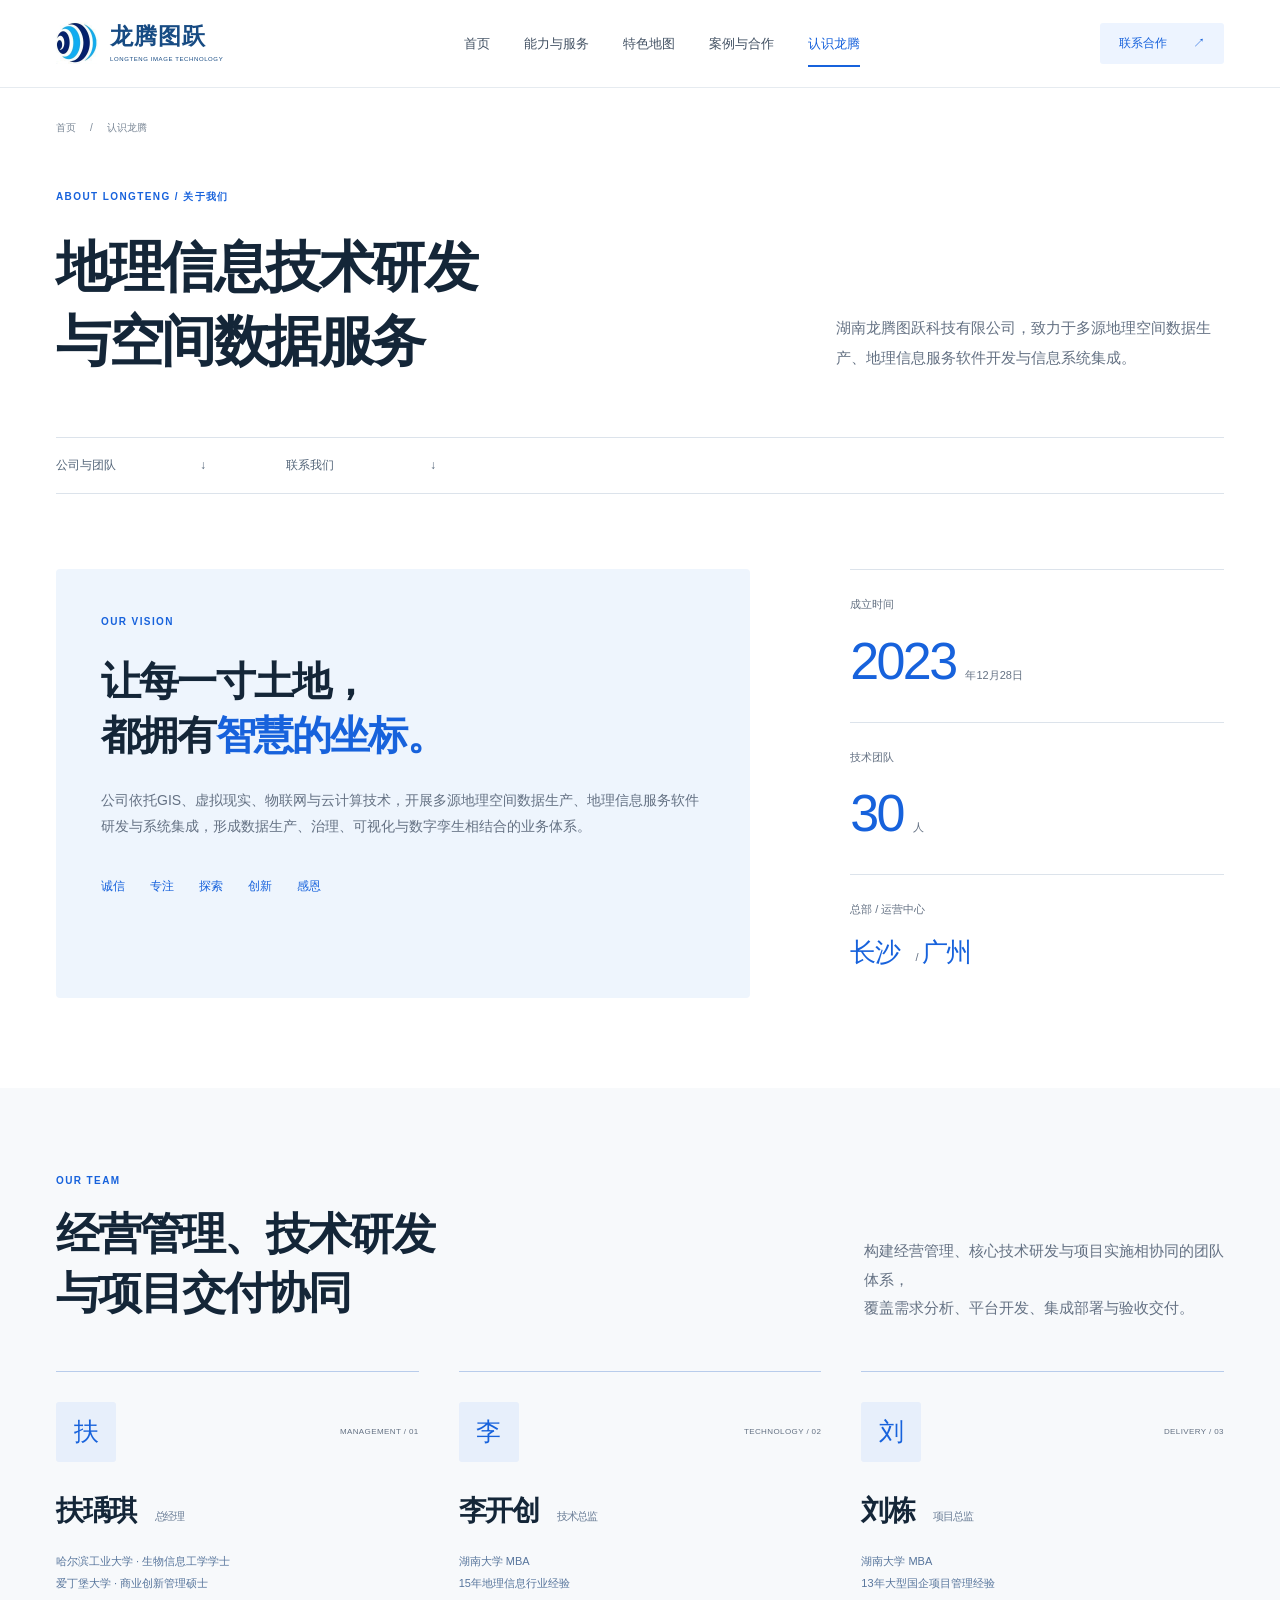
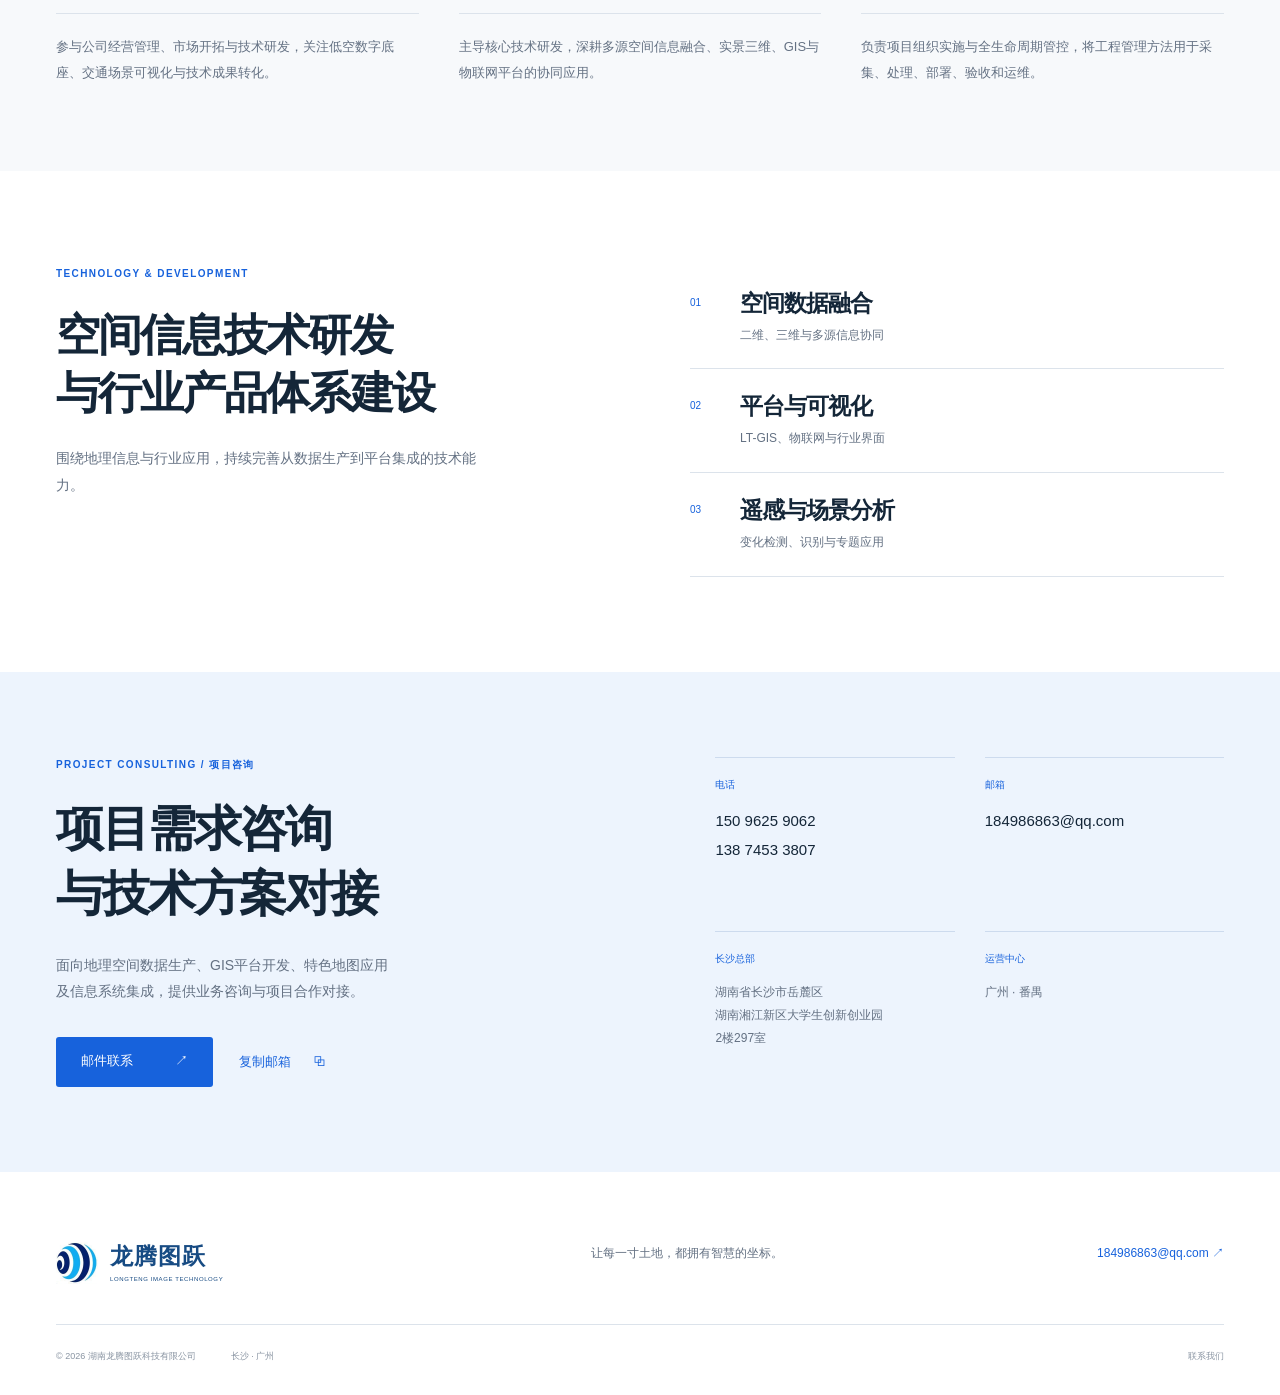
==== about.html @ 5b58b9b9 "Publish Longteng company showcase website" ====
<!DOCTYPE html>
<html lang="zh-CN"><head><meta charset="UTF-8"><meta name="viewport" content="width=device-width,initial-scale=1"><meta name="theme-color" content="#f7f9f4"><title>关于我们 · 龙腾图跃</title><meta name="description" content="认识湖南龙腾图跃科技有限公司、核心团队、技术方向与联系方式。"><link rel="icon" href="assets/favicon.svg" type="image/svg+xml"><link rel="stylesheet" href="styles.css"><link rel="stylesheet" href="design.css"><script src="app.js" defer></script></head>
<body class="page-about"><a href="#main" class="skip">跳到正文</a><header class="site-header"><div class="header-inner wrap"><a href="index.html" class="brand" aria-label="龙腾图跃首页"><span class="brand-symbol"><img src="assets/brand-original.webp" alt="" width="125" height="125"></span><span><b>龙腾图跃</b><small>LONGTENG IMAGE TECHNOLOGY</small></span></a><button class="menu-toggle" aria-expanded="false" aria-controls="main-nav" aria-label="打开导航"><span></span><span></span></button><nav id="main-nav" aria-label="主导航"><a href="index.html" >首页</a><a href="services.html" >能力与服务</a><a href="maps.html" >特色地图</a><a href="cases.html" >案例与合作</a><a href="about.html" aria-current="page">认识龙腾</a></nav><a class="header-contact" href="about.html#contact">联系合作 <span>↗</span></a></div></header>
<main id="main"><div class="breadcrumbs wrap"><a href="index.html">首页</a><span>/</span><span>认识龙腾</span></div><section class="page-intro wrap"><div class="eyebrow">ABOUT LONGTENG / 关于我们</div><h1>地理信息技术研发<br>与空间数据服务</h1><p class="lead">湖南龙腾图跃科技有限公司，致力于多源地理空间数据生产、地理信息服务软件开发与信息系统集成。</p></section><nav class="page-subnav wrap" aria-label="页内导航"><a href="#main">公司与团队<span>↓</span></a><a href="#contact">联系我们<span>↓</span></a></nav>
<section class="about-overview wrap"><div class="about-quote"><div class="eyebrow">OUR VISION</div><h2>让每一寸土地，<br>都拥有<span class="accent">智慧的坐标。</span></h2><p>公司依托GIS、虚拟现实、物联网与云计算技术，开展多源地理空间数据生产、地理信息服务软件研发与系统集成，形成数据生产、治理、可视化与数字孪生相结合的业务体系。</p><div class="values"><span>诚信</span><span>专注</span><span>探索</span><span>创新</span><span>感恩</span></div></div><dl class="company-facts"><div><dt>成立时间</dt><dd>2023<span>年12月28日</span></dd></div><div><dt>技术团队</dt><dd>30<span>人</span></dd></div><div><dt>总部 / 运营中心</dt><dd class="location">长沙 <span> / </span> 广州</dd></div></dl></section>
<section class="tinted-section"><div class="wrap"><div class="section-heading"><div><div class="eyebrow">OUR TEAM</div><h2>经营管理、技术研发<br>与项目交付协同</h2></div><p>构建经营管理、核心技术研发与项目实施相协同的团队体系，<br>覆盖需求分析、平台开发、集成部署与验收交付。</p></div><div class="team-grid"><article class="team-member"><div class="team-top"><span class="initial">扶</span><span>MANAGEMENT / 01</span></div><h3>扶瑀琪 <small>总经理</small></h3><p class="education">哈尔滨工业大学 · 生物信息工学学士<br>爱丁堡大学 · 商业创新管理硕士</p><p>参与公司经营管理、市场开拓与技术研发，关注低空数字底座、交通场景可视化与技术成果转化。</p></article><article class="team-member"><div class="team-top"><span class="initial">李</span><span>TECHNOLOGY / 02</span></div><h3>李开创 <small>技术总监</small></h3><p class="education">湖南大学 MBA<br>15年地理信息行业经验</p><p>主导核心技术研发，深耕多源空间信息融合、实景三维、GIS与物联网平台的协同应用。</p></article><article class="team-member"><div class="team-top"><span class="initial">刘</span><span>DELIVERY / 03</span></div><h3>刘栋 <small>项目总监</small></h3><p class="education">湖南大学 MBA<br>13年大型国企项目管理经验</p><p>负责项目组织实施与全生命周期管控，将工程管理方法用于采集、处理、部署、验收和运维。</p></article></div></div></section>
<section class="research wrap"><div><div class="eyebrow">TECHNOLOGY & DEVELOPMENT</div><h2>空间信息技术研发<br>与行业产品体系建设</h2><p>围绕地理信息与行业应用，持续完善从数据生产到平台集成的技术能力。</p></div><div class="research-list"><div><span>01</span><h3>空间数据融合</h3><p>二维、三维与多源信息协同</p></div><div><span>02</span><h3>平台与可视化</h3><p>LT-GIS、物联网与行业界面</p></div><div><span>03</span><h3>遥感与场景分析</h3><p>变化检测、识别与专题应用</p></div></div></section>
<section id="contact" class="contact-section"><div class="wrap contact-layout"><div><div class="eyebrow">PROJECT CONSULTING / 项目咨询</div><h2>项目需求咨询<br>与技术方案对接</h2><p>面向地理空间数据生产、GIS平台开发、特色地图应用<br>及信息系统集成，提供业务咨询与项目合作对接。</p><div class="actions"><a class="button primary" href="mailto:184986863@qq.com">邮件联系 <span>↗</span></a><button class="text-link" data-copy="184986863@qq.com">复制邮箱 <span>⧉</span></button></div></div><address><div><span>电话</span><a href="tel:+8615096259062">150 9625 9062</a><a href="tel:+8613874533807">138 7453 3807</a></div><div><span>邮箱</span><a href="mailto:184986863@qq.com">184986863@qq.com</a></div><div><span>长沙总部</span><p>湖南省长沙市岳麓区<br>湖南湘江新区大学生创新创业园<br>2楼297室</p></div><div><span>运营中心</span><p>广州 · 番禺</p></div></address></div></section></main>
<footer class="site-footer wrap"><div class="footer-top"><a class="brand" href="index.html"><span class="brand-symbol"><img src="assets/brand-original.webp" alt="" width="125" height="125"></span><span><b>龙腾图跃</b><small>LONGTENG IMAGE TECHNOLOGY</small></span></a><p>让每一寸土地，都拥有智慧的坐标。</p><a href="mailto:184986863@qq.com">184986863@qq.com ↗</a></div><div class="footer-bottom"><span>© 2026 湖南龙腾图跃科技有限公司</span><span>长沙 · 广州</span><a href="about.html#contact">联系我们</a></div></footer>
<dialog class="lightbox" aria-label="图片放大预览"><button class="lightbox-close" aria-label="关闭预览">关闭 ×</button><img alt=""><p></p></dialog><div role="status" class="toast" aria-live="polite"></div></body></html>
---- styles.css ----
:root{--paper:#f7f9f4;--ink:#19362f;--muted:#64776e;--teal:#126b61;--blue:#2568dc;--line:#dbe4da;--lime:#e5f2bb;--white:#fff;--radius:20px;--sans:"Microsoft YaHei","PingFang SC","Noto Sans CJK SC",sans-serif}*{box-sizing:border-box}html{scroll-behavior:smooth;scroll-padding-top:110px}body{margin:0;background:var(--paper);color:var(--ink);font:15px/1.85 var(--sans);-webkit-font-smoothing:antialiased}a{color:inherit;text-decoration:none}button{font:inherit;cursor:pointer;color:inherit}button,a{-webkit-tap-highlight-color:transparent}button:focus-visible,a:focus-visible{outline:3px solid var(--blue);outline-offset:5px}button{border:0}img{display:block;max-width:100%}h1,h2,h3,p,figure{margin:0}h1,h2,h3{line-height:1.35;letter-spacing:-.035em}h1{font-size:clamp(42px,4.5vw,68px);font-weight:650}h2{font-size:clamp(28px,3vw,42px);font-weight:600}h3{font-size:23px;font-weight:600}p{color:var(--muted)}.wrap{width:min(1280px,calc(100% - 96px));margin-inline:auto}.site-header{height:98px;position:sticky;top:0;background:rgba(247,249,244,.95);backdrop-filter:blur(15px);z-index:20;border-bottom:1px solid var(--line)}.header-inner{height:100%;display:flex;align-items:center;justify-content:space-between;gap:30px}.brand{display:flex;align-items:center;gap:12px;flex-shrink:0;color:var(--teal)}.brand svg{width:43px;height:43px}.brand b{font-size:23px;letter-spacing:.08em;line-height:1.3;display:block}.brand small{font-size:8px;letter-spacing:.17em;line-height:1.6;display:block}.site-header nav{display:flex;gap:34px}.site-header nav a{font-size:14px;position:relative;padding:8px 0}.site-header nav a:after{content:"";position:absolute;bottom:0;left:0;width:0;height:2px;background:var(--teal);transition:width .2s}.site-header nav a:hover:after,.site-header nav a[aria-current]:after{width:100%}.header-contact{font-size:13px;border:1px solid #bacabd;padding:9px 17px;border-radius:50px;display:flex;gap:26px;align-items:center}.header-contact:hover{background:var(--lime)}.menu-toggle{display:none}.eyebrow{font:600 10px/1.6 var(--sans);letter-spacing:.17em;color:var(--teal);margin-bottom:24px}.dot{display:inline-block;width:7px;height:7px;background:var(--teal);border-radius:50%;margin-right:7px}.accent{color:var(--teal)}.lead{font-size:17px;line-height:1.95}.actions{display:flex;align-items:center;flex-wrap:wrap;gap:26px;margin-top:32px}.button{display:inline-flex;align-items:center;justify-content:space-between;gap:34px;padding:14px 23px;border-radius:6px;font-size:14px;font-weight:500;transition:transform .2s,background .2s}.button:hover{transform:translateY(-3px)}.primary{background:var(--teal);color:white}.primary:hover{background:#0b554d}.light{background:white;color:var(--teal)}.text-link{font-size:13px;display:inline-flex;gap:20px;align-items:center;background:none;padding:4px 0;border-bottom:1px solid var(--line)}.text-link:hover{color:var(--blue);border-color:var(--blue)}.home-hero{display:grid;grid-template-columns:.95fr 1.2fr;align-items:center;gap:36px;min-height:680px;padding-block:60px 70px}.hero-copy h1{margin-bottom:28px}.hero-foot{display:flex;gap:35px;margin-top:45px;font-size:10px;color:var(--muted);letter-spacing:.03em}.hero-art{position:relative;min-width:0;margin:0;display:block;}.hero-image{width:100%;margin:0;overflow:hidden;border-radius:14px;background:#e4ece4;}.hero-image img{display:block;width:100%;height:auto;object-fit:contain;transform:none;}.intro-strip{padding-block:45px 65px;border-top:1px solid var(--line);display:grid;grid-template-columns:.5fr 1.1fr 1fr;gap:36px;align-items:start}.intro-strip h2{font-size:29px}.intro-strip p{font-size:14px}.intro-strip .text-link{margin-top:20px}.section{padding-block:75px}.section-heading{display:flex;justify-content:space-between;align-items:flex-end;gap:40px;margin-bottom:40px}.section-heading .eyebrow{margin-bottom:16px}.section-heading p{font-size:14px;max-width:380px}.service-rail{display:grid;grid-template-columns:repeat(3,1fr);border-top:1px solid var(--line);border-bottom:1px solid var(--line)}.service-rail>a{padding:30px 28px 35px 0;position:relative;transition:background .2s}.service-rail>a+a{border-left:1px solid var(--line);padding-left:35px}.service-rail>a:hover{background:#edf3e8}.number{font-size:12px;display:block;margin-bottom:30px;color:var(--teal)}.service-rail h3{margin-bottom:16px}.service-rail p{font-size:14px}.rail-arrow{position:absolute;right:25px;top:25px;font-size:22px}.feature-zone{background:#edf2e8;padding-block:75px 85px;margin-top:35px}.featured-grid{display:grid;grid-template-columns:1.2fr 1fr;gap:30px;align-items:start}.project-preview{min-width:0;display:block}.project-preview .preview-image{border-radius:10px;overflow:hidden;padding:25px;background:#e8e4cc}.football-preview .preview-image{background:#d9e7f5;margin-top:85px}.preview-image img{width:100%;height:285px;object-fit:contain;transition:transform .5s;filter:drop-shadow(0 8px 9px #243f2520)}.football-preview img{height:255px}.project-preview:hover img{transform:scale(1.035)}.project-bottom{display:flex;justify-content:space-between;gap:20px;align-items:center;margin-top:24px}.project-bottom h3{margin-top:12px}.project-bottom p{margin-top:8px;font-size:14px}.tag{color:#527548;font-size:10px;letter-spacing:.06em;background:#e7edd7;border-radius:3px;display:inline-block;padding:3px 9px}.tag.blue{color:#2462a3;background:#e0ebfa}.round-arrow{border-radius:50%;border:1px solid #aebdae;display:grid;place-items:center;min-width:44px;height:44px;font-size:20px}.partner-line{padding-block:90px;display:grid;grid-template-columns:1fr 1fr;gap:35px}.partner-line h2{font-size:30px}.partner-names{display:flex;align-content:center;align-items:center;flex-wrap:wrap;gap:20px 35px;font-size:17px}.partner-line .text-link{justify-self:start}.contact-band{background:var(--lime);border-radius:12px;display:flex;justify-content:space-between;align-items:center;padding:48px 50px;gap:30px;margin-block:35px 80px}.contact-band h2{font-size:30px}.contact-band .eyebrow{margin-bottom:15px}.site-footer{padding-block:25px 25px}.footer-top{display:flex;align-items:center;justify-content:space-between;gap:25px;padding-bottom:35px}.footer-top p{font-size:13px}.footer-top>a:last-child{font-size:13px}.footer-bottom{display:flex;align-items:center;gap:35px;border-top:1px solid var(--line);padding-top:20px;color:var(--muted);font-size:10px}.footer-bottom a{margin-left:auto}.page-intro{padding-block:80px 65px}.page-intro h1{font-size:clamp(36px,4vw,56px);margin-bottom:26px}.page-intro .lead{font-size:16px;max-width:750px}.split-section{display:grid;grid-template-columns:.8fr 1.2fr;gap:85px;padding-block:55px 95px;align-items:center}.section-number{display:block;font-size:10px;letter-spacing:.15em;color:var(--teal);margin-bottom:20px}.split-copy>p{margin-top:23px;font-size:14px}.detail-list{list-style:none;padding:0;margin:30px 0 0}.detail-list li{border-top:1px solid var(--line);padding:16px 0}.detail-list b{display:block;font-size:14px;font-weight:500}.detail-list span{display:block;font-size:12px;color:var(--muted)}.visual{min-width:0}.image-zoom{display:block;position:relative;background:#e9efeb;width:100%;padding:0;overflow:hidden;border-radius:9px;cursor:zoom-in}.image-zoom img{width:100%;height:auto;transition:transform .3s}.image-zoom:hover img{transform:scale(1.025)}.zoom-hint{position:absolute;right:12px;bottom:12px;border-radius:50%;width:30px;height:30px;display:grid;place-items:center;background:#fffffff0;font-size:17px;color:var(--teal)}figcaption{margin-top:13px;line-height:1.7}figcaption strong{display:block;font-size:13px;font-weight:500}figcaption>span{display:block;color:var(--muted);font-size:12px;margin-top:4px}.image-stack{position:relative;padding:0 0 55px 0}.image-stack>.visual:first-child{width:94%}.image-stack .image-zoom img{height:300px;object-fit:cover}.image-stack .stack-small{position:relative;width:55%;margin:-45px 0 0 auto;background:var(--paper);padding:10px;border-radius:10px;box-shadow:0 12px 35px #1b4a2a10}.image-stack .stack-small img{height:160px;object-fit:contain;background:#fff}.image-stack .stack-small figcaption{font-size:11px}.tinted-section{padding-block:75px;background:#eef3e9}.platform-layout{display:grid;grid-template-columns:1.25fr 1fr;align-items:center;gap:65px}.platform-layout .image-zoom{padding:16px;background:#dce9e7}.platform-list article{display:flex;gap:25px;border-bottom:1px solid #d4dfd0;padding:23px 0}.platform-list article>span{font-size:10px;color:var(--teal);padding-top:5px}.platform-list h3{font-size:20px;margin-bottom:10px}.platform-list p{font-size:13px}.remote-section{padding-top:100px}.remote-section .visual img{height:350px;object-fit:contain;background:#e5eee7}.chips{display:flex;flex-wrap:wrap;gap:9px;margin-top:30px}.chips span{padding:6px 12px;border:1px solid var(--line);border-radius:25px;font-size:11px}.process{padding:40px 0 70px}.process ol{list-style:none;display:grid;grid-template-columns:repeat(4,1fr);padding:0;margin-top:40px}.process li{border-top:1px solid #b4c9b5;padding:20px 20px 0 0}.process li b{display:block;color:var(--teal);font:400 30px/1.3 Georgia,serif;margin-bottom:25px}.process li h3{font-size:18px;margin-bottom:10px}.process li p{font-size:12px}.anchor-tabs{display:flex;gap:40px;border-top:1px solid var(--line);padding-block:20px 35px}.anchor-tabs a{display:flex;justify-content:space-between;gap:80px;font-size:13px;color:var(--teal)}.map-project{padding-block:70px 85px}.agri{background:#f1efdf}.football{background:#edf4fb}.project-title{display:grid;grid-template-columns:1fr 1fr;gap:80px;align-items:center;margin-bottom:45px}.project-title .eyebrow{margin-bottom:20px}.project-title>div>p{margin-top:20px;font-size:15px}.map-main{padding:24px;background:#e8e4cf;border-radius:12px}.map-main .image-zoom{border:1px solid #d9d6be;background:#e4e0cb}.map-main .image-zoom img{max-height:590px;object-fit:contain}.map-main figcaption{padding-inline:6px}.project-stats{display:grid;grid-template-columns:repeat(3,1fr);gap:35px;padding-block:35px 45px}.project-stats>div{border-left:2px solid #bcc5a5;padding-left:20px}.project-stats b{font-size:16px;font-weight:500}.project-stats p{font-size:12px;margin-top:5px}.tab-list{display:flex;gap:15px;border-bottom:1px solid #d3d5bf;margin-bottom:25px}.tab-list button{background:transparent;padding:12px 20px;color:var(--muted);font-size:14px;border-bottom:2px solid transparent}.tab-list button[aria-selected=true]{color:var(--teal);border-bottom-color:var(--teal)}.tab-panel .visual{display:grid;grid-template-columns:1.3fr .7fr;align-items:center;gap:50px}.tab-panel figcaption strong{font-size:21px}.tab-panel figcaption span{margin-top:15px;font-size:14px}.football-layout{display:grid;grid-template-columns:1.65fr .65fr;gap:55px;align-items:start}.football-layout>.visual,.football-layout>div>.visual{padding:20px;background:#e0eafa;border-radius:12px}.football-layout img{max-height:510px;object-fit:contain}.mobile-showcase{padding:25px 30px;background:#dbe9f8;border-radius:100px 100px 12px 12px}.mobile-showcase .image-zoom{max-width:220px;margin:auto;border:5px solid white;border-radius:24px;box-shadow:0 15px 30px #1f478020}.mobile-showcase img{max-height:460px;object-fit:contain}.mobile-showcase figcaption{text-align:center;margin-top:24px}.football-notes{display:grid;grid-template-columns:1fr 1fr;gap:35px;padding-top:30px}.football-notes h3{font-size:19px;margin-bottom:10px}.football-notes p{font-size:13px}.sport-detail{display:grid;grid-template-columns:.8fr 1.2fr;align-items:center;gap:70px;margin-top:60px;padding:35px 50px;background:#fff9;border-radius:12px}.sport-detail .image-zoom{background:#d8e6f3}.sport-detail img{max-height:310px;object-fit:contain}.sport-detail h3{font-size:29px}.sport-detail p{margin-top:20px;max-width:450px;font-size:14px}.small-note{display:block;font-size:10px;color:var(--muted);margin-top:30px}.case-section{padding-bottom:70px}.case-section .section-heading h2{font-size:30px}.filters{display:flex;gap:8px;flex-wrap:wrap}.filters button{background:none;color:var(--muted);border:1px solid var(--line);border-radius:25px;padding:7px 17px;font-size:12px}.filters button.active{background:var(--teal);border-color:var(--teal);color:white}.case-grid{display:grid;grid-template-columns:1fr 1fr;gap:45px 35px}.case-item .image-zoom{padding:18px;background:#e6eee7}.case-item img{height:265px;object-fit:contain}.case-item figcaption{margin-top:20px}.case-item figcaption strong{font-size:20px}.case-text{margin-top:14px;display:flex;align-items:start;gap:18px}.case-text .tag{flex-shrink:0;margin-top:4px}.case-text p{font-size:13px}.source-note{margin-top:30px;font-size:10px}.case-index{display:grid;grid-template-columns:.7fr 1.3fr;gap:70px}.case-index>div>p{margin-top:20px;font-size:11px}.index-groups{display:grid;grid-template-columns:1fr 1fr;gap:35px}.index-groups span{font-size:11px;color:var(--teal)}.index-groups p{font-size:13px;line-height:2.2;margin-top:15px}.cooperation-grid{display:grid;grid-template-columns:1fr 1fr;gap:40px}.cooperation-heading{display:grid;grid-template-columns:1fr 1fr;align-items:center;margin-bottom:20px}.cooperation-heading>span{color:var(--teal);font-size:11px;grid-column:1/-1;margin-bottom:8px}.cooperation-heading h3{font-size:26px}.cooperation-heading p{font-size:12px}.cooperation-grid .image-zoom img{height:325px;object-fit:cover}.cooperation-grid article:first-child .image-zoom img{object-position:center}.cooperation-grid article:last-child .image-zoom img{object-position:50% 44%}.cooperation-names{margin-top:45px;padding-top:30px;border-top:1px solid var(--line)}.cooperation-names p{font-size:11px;margin-bottom:20px}.cooperation-names>div{display:flex;gap:25px 50px;flex-wrap:wrap;font-size:17px}.about-overview{display:grid;grid-template-columns:1.3fr .7fr;gap:90px;padding-block:20px 80px}.about-quote{padding:45px;background:#e8efd9;border-radius:10px}.about-quote h2{font-size:35px}.about-quote p{margin-top:25px;font-size:14px}.values{display:flex;gap:20px;margin-top:35px;font-size:12px;color:var(--teal);flex-wrap:wrap}.company-facts{margin:0}.company-facts>div{border-top:1px solid var(--line);padding:24px 0}.company-facts dt{font-size:11px;color:var(--muted);margin-bottom:10px}.company-facts dd{margin:0;font:40px/1.4 Georgia,serif;color:var(--teal)}.company-facts dd span{font:12px var(--sans);margin-left:10px;color:var(--muted)}.company-facts dd.location{font:25px/1.6 var(--sans)}.team-grid{display:grid;grid-template-columns:repeat(3,1fr);gap:30px}.team-member{padding:28px;background:#fff9;border-radius:9px;border-top:3px solid #aec8a5}.team-top{display:flex;justify-content:space-between;align-items:center;margin-bottom:30px;gap:15px}.initial{border-radius:50%;width:55px;height:55px;display:grid;place-items:center;background:#e4eddd;font-family:serif;font-size:22px;color:var(--teal)}.team-top>span:last-child{font-size:8px;letter-spacing:.05em;color:var(--muted)}.team-member h3{font-size:24px}.team-member h3 small{font-size:12px;font-weight:400;margin-left:12px;color:var(--teal)}.team-member p{font-size:13px;margin-top:20px}.team-member .education{font-size:11px;min-height:57px;color:var(--teal);padding-bottom:16px;border-bottom:1px solid var(--line)}.research{padding-block:85px;display:grid;grid-template-columns:1fr 1fr;gap:80px}.research>div>p{font-size:14px;max-width:430px;margin-top:22px}.research-list>div{display:grid;grid-template-columns:30px 1fr;gap:5px 20px;padding:20px 0;border-bottom:1px solid var(--line)}.research-list span{font-size:10px;color:var(--teal);padding-top:5px}.research-list h3{font-size:20px}.research-list p{grid-column:2;font-size:12px}.contact-section{background:#e4efd9;padding-block:75px;margin-bottom:60px}.contact-layout{display:grid;grid-template-columns:1.1fr 1fr;gap:90px}.contact-layout h2{font-size:42px}.contact-layout>div>p{margin-top:25px;font-size:14px}.contact-layout address{font-style:normal;display:grid;grid-template-columns:1fr 1fr;gap:30px}.contact-layout address>div{border-top:1px solid #c2d2b7;padding-top:17px}.contact-layout address span{display:block;font-size:10px;color:var(--teal);margin-bottom:13px}.contact-layout address a{display:block;font-size:15px;line-height:1.9}.contact-layout address p{font-size:12px}.lightbox{border:0;max-width:min(1400px,96vw);max-height:95vh;background:var(--paper);padding:50px 18px 15px;border-radius:10px;color:var(--ink);box-shadow:0 10px 70px #142b3070}.lightbox::backdrop{background:#12342ed9;backdrop-filter:blur(6px)}.lightbox img{max-height:76vh;max-width:90vw;margin:auto;object-fit:contain}.lightbox p{text-align:center;font-size:13px;padding:12px 0 0}.lightbox-close{position:absolute;right:14px;top:10px;padding:5px 12px;background:white;border-radius:5px;font-size:12px}.toast{position:fixed;bottom:30px;left:50%;transform:translate(-50%,20px);opacity:0;z-index:80;max-width:90vw;padding:12px 23px;border-radius:8px;background:var(--ink);color:white;font-size:13px;pointer-events:none;transition:opacity .2s,transform .2s}.toast.show{opacity:1;transform:translate(-50%,0)}.skip{position:fixed;top:5px;left:5px;z-index:100;background:white;padding:8px;transform:translateY(-150%)}.skip:focus{transform:none}.sr-only{position:absolute;width:1px;height:1px;overflow:hidden;clip-path:inset(50%)}[hidden]{display:none!important}
@media(min-width:1550px){.home-hero{min-height:750px}}
@media(max-width:1100px){.wrap{width:calc(100% - 64px)}.site-header nav{gap:23px}.header-contact{display:none}.home-hero{gap:28px;min-height:610px}.hero-copy h1{font-size:48px}.hero-copy .lead{font-size:15px}.hero-foot{font-size:8px;gap:20px}.intro-strip{grid-template-columns:.4fr 1fr 1fr;gap:20px}.intro-strip h2{font-size:25px}.split-section{gap:45px}.contact-band{padding:35px}.football-layout{gap:30px}.mobile-showcase{padding:20px}.team-member{padding:22px}.team-top{flex-wrap:wrap}.team-member h3 small{display:block;margin:8px 0 0}.case-index{gap:40px}.contact-layout{gap:45px}}
@media(max-width:760px){html{scroll-padding-top:85px}.wrap{width:calc(100% - 40px)}.site-header{height:78px}.header-inner{gap:20px}.brand svg{width:35px;height:35px}.brand b{font-size:20px}.brand small{font-size:7px}.menu-toggle{display:flex;flex-direction:column;gap:6px;padding:12px 2px;background:none;margin-left:auto;width:29px}.menu-toggle span{display:block;height:1.5px;width:24px;background:var(--teal)}.site-header nav{display:none;position:absolute;top:77px;left:0;right:0;background:var(--paper);padding:20px 25px 30px;border-bottom:1px solid var(--line);box-shadow:0 15px 20px #183e2910;gap:4px}.site-header nav.open{display:flex;flex-direction:column}.site-header nav a{padding:10px 0}.site-header nav a:after{display:none}.site-header nav a[aria-current]{color:var(--teal);font-weight:600}.home-hero{grid-template-columns:1fr;padding-block:40px;gap:35px}.hero-copy h1{font-size:44px;margin-bottom:22px}.eyebrow{margin-bottom:20px;font-size:9px}.lead{font-size:15px}.hero-copy .lead br.desktop{display:none}.actions{gap:22px;margin-top:25px}.button{padding:12px 17px;gap:25px;font-size:13px}.text-link{font-size:12px;gap:12px}.hero-foot{margin-top:28px;font-size:9px;justify-content:space-between}.intro-strip{grid-template-columns:1fr;gap:22px;padding-block:35px}.intro-strip .eyebrow{margin:0}.intro-strip h2{font-size:27px}.intro-strip p{font-size:14px}.section{padding-block:45px}.section-heading{flex-direction:column;align-items:flex-start;gap:20px;margin-bottom:28px}.section-heading p{font-size:13px}.service-rail{grid-template-columns:1fr}.service-rail>a{padding:24px 10px 25px 0;display:grid;grid-template-columns:35px 1fr;gap:10px 15px}.service-rail>a+a{border-left:0;border-top:1px solid var(--line);padding:24px 10px 25px 0}.number{grid-row:1/3;margin:4px 0}.service-rail h3{font-size:21px;margin:0}.service-rail p{grid-column:2;font-size:13px}.rail-arrow{right:5px;top:20px}.feature-zone{margin-top:15px;padding-block:45px}.featured-grid{grid-template-columns:1fr;gap:40px}.football-preview .preview-image{margin-top:0}.project-preview .preview-image{padding:17px}.preview-image img,.football-preview img{height:210px}.project-bottom h3{font-size:22px}.project-bottom p{font-size:12px}.project-bottom{margin-top:18px}.partner-line{grid-template-columns:1fr;padding-block:50px;gap:25px}.partner-line h2{font-size:27px}.partner-names{font-size:15px;gap:15px 25px}.contact-band{padding:30px 25px;display:block;margin-block:15px 45px}.contact-band h2{font-size:26px}.contact-band .button{margin-top:25px}.footer-top{flex-wrap:wrap;justify-content:flex-start;gap:20px}.footer-top p{width:100%;font-size:12px}.footer-bottom{font-size:8px;gap:15px;flex-wrap:wrap}.footer-bottom a{margin-left:0}.page-intro{padding-block:45px 40px}.page-intro h1{font-size:36px;line-height:1.4;margin-bottom:20px}.page-intro .lead{font-size:14px}.split-section{grid-template-columns:1fr;gap:30px;padding-block:20px 50px}.split-copy h2{font-size:31px}.detail-list{margin-top:22px}.image-stack{padding-bottom:0}.image-stack .image-zoom img{height:225px}.image-stack .stack-small{width:62%;margin-top:-20px}.image-stack .stack-small img{height:125px}.image-stack .stack-small figcaption strong{font-size:11px}.tinted-section{padding-block:45px}.platform-layout{grid-template-columns:1fr;gap:20px}.platform-layout .image-zoom{padding:12px}.platform-list article{padding:20px 0}.remote-section{padding-top:50px}.remote-section .visual img{height:270px}.process{padding-block:20px 50px}.process ol{grid-template-columns:1fr 1fr;gap:25px 15px;margin-top:30px}.process li{padding-top:15px}.process li b{margin-bottom:15px;font-size:25px}.process li h3{font-size:17px}.process li p{font-size:11px}.anchor-tabs{flex-direction:column;gap:18px;padding-block:20px 25px}.anchor-tabs a{gap:20px;font-size:12px}.map-project{padding-block:45px}.project-title{grid-template-columns:1fr;gap:25px;margin-bottom:25px}.project-title h2{font-size:32px}.project-title>div>p{font-size:14px;margin-top:15px}.map-main{padding:12px}.map-main figcaption{padding:0}.map-main figcaption strong{font-size:11px}.project-stats{gap:15px;padding-block:25px}.project-stats>div{padding-left:10px}.project-stats b{font-size:14px}.project-stats p{font-size:10px;line-height:1.8}.tab-list{gap:0}.tab-list button{flex:1;padding:12px 6px;font-size:12px}.tab-panel .visual{grid-template-columns:1fr;gap:10px}.tab-panel figcaption strong{font-size:19px}.tab-panel figcaption span{font-size:13px;margin-top:8px}.football-layout{grid-template-columns:1fr;gap:30px}.football-layout>div>.visual{padding:12px}.football-notes{gap:20px;padding-top:20px}.football-notes h3{font-size:17px}.football-notes p{font-size:12px}.mobile-showcase{width:75%;max-width:280px;margin:auto;padding:30px}.mobile-showcase .image-zoom{max-width:180px}.mobile-showcase img{max-height:390px}.sport-detail{grid-template-columns:1fr;gap:25px;padding:20px;margin-top:35px}.sport-detail .visual{max-width:280px;margin:auto}.sport-detail h3{font-size:26px}.sport-detail .eyebrow{margin-bottom:15px}.sport-detail p{font-size:13px}.small-note{margin-top:20px}.case-section{padding-bottom:45px}.filters{gap:6px}.filters button{font-size:11px;padding:6px 13px}.case-grid{grid-template-columns:1fr;gap:30px}.case-item .image-zoom{padding:12px}.case-item img{height:220px}.case-item figcaption strong{font-size:19px}.case-text{gap:12px}.case-text p{font-size:12px}.source-note{font-size:9px}.case-index{grid-template-columns:1fr;gap:30px}.index-groups{gap:25px}.index-groups p{font-size:12px}.cooperation-grid{grid-template-columns:1fr;gap:35px}.cooperation-heading{grid-template-columns:1fr;gap:10px;margin-bottom:15px}.cooperation-heading>span{margin:0}.cooperation-heading h3{font-size:24px}.cooperation-grid .image-zoom img{height:240px}.cooperation-names>div{font-size:15px;gap:15px 25px}.about-overview{grid-template-columns:1fr;gap:25px;padding-bottom:45px}.about-quote{padding:25px}.about-quote h2{font-size:28px}.about-quote p{font-size:13px}.values{gap:20px;margin-top:25px}.company-facts{display:grid;grid-template-columns:1fr 1fr;gap:20px}.company-facts>div{padding:15px 0}.company-facts dd{font-size:33px}.company-facts dd span{font-size:10px;display:block;margin:5px 0 0}.company-facts dd.location{font-size:21px}.company-facts dd.location span{display:inline}.team-grid{grid-template-columns:1fr;gap:20px}.team-member{padding:25px}.team-top{flex-wrap:nowrap;margin-bottom:20px}.team-member h3 small{display:inline;margin-left:15px}.team-member .education{min-height:0}.research{grid-template-columns:1fr;gap:25px;padding-block:45px}.research-list>div{padding-block:17px}.contact-section{padding-block:45px;margin-bottom:30px}.contact-layout{grid-template-columns:1fr;gap:40px}.contact-layout h2{font-size:34px}.contact-layout address{gap:25px 15px}.contact-layout address a{font-size:13px;overflow-wrap:anywhere}.contact-layout address p{font-size:11px}.lightbox{padding-top:45px}.lightbox img{max-height:70vh}.lightbox p{font-size:11px}}
@media(prefers-reduced-motion:reduce){html{scroll-behavior:auto}*,*:before,*:after{transition:none!important;animation:none!important}}

.hero-caption{display:flex;align-items:center;justify-content:space-between;gap:18px;margin-top:18px;padding:0 2px;line-height:1.7}.hero-caption strong{font-size:13px;font-weight:500;letter-spacing:.02em}.hero-caption>span{font-size:11px;color:var(--muted);margin:0}@media(max-width:760px){.hero-caption{margin-top:13px;gap:12px}.hero-caption strong{font-size:12px}.hero-caption>span{font-size:10px}.hero-image{border-radius:10px}}
---- design.css ----
/* Shared visual system: bright spatial technology, editorial scale and real imagery. */
:root{--paper:#fff;--ink:#142638;--muted:#647183;--teal:#1762dc;--blue:#1762dc;--line:#dce3eb;--lime:#e8f3f4;--radius:10px}body{background:#fff;color:var(--ink);font-size:15px;line-height:1.9}.wrap{width:min(1320px,calc(100% - 112px))}h1,h2,h3{letter-spacing:-.045em}h2{font-size:clamp(34px,3.4vw,49px);line-height:1.35;font-weight:600}p{color:var(--muted)}.accent{color:var(--blue)}.eyebrow{color:var(--blue);font-size:10px;letter-spacing:.14em;margin-bottom:24px}.site-header{height:88px;background:#ffffffed;border-color:#e6ebf0;backdrop-filter:blur(16px)}.header-inner{gap:32px}.brand{gap:12px;color:#174b83}.brand-symbol{position:relative;display:block;flex:0 0 42px;width:42px;height:42px;overflow:hidden}.brand-symbol img{position:absolute;width:125px;height:125px;max-width:none;left:-44px;top:-29px}.brand b{font-size:23px;letter-spacing:.04em}.brand small{font-size:6px;letter-spacing:.1em;margin-top:3px}.site-header nav{gap:34px}.site-header nav a{font-size:13px;line-height:2;padding:12px 0;color:#435264}.site-header nav a[aria-current]{color:var(--blue)}.site-header nav a:after{height:2px;bottom:2px;background:var(--blue)}.header-contact{border:0;background:#edf4ff;color:var(--blue);border-radius:3px;padding:9px 19px;font-size:12px;gap:26px}.header-contact:hover{background:#dceaff}.button{border-radius:3px;padding:14px 25px;font-size:13px;min-height:50px;gap:42px;line-height:1.6}.primary{background:var(--blue)}.primary:hover{background:#084fc2}.text-link{border:0;color:var(--blue);font-size:13px;padding:5px 0;gap:22px}.text-link:hover{color:#084fc2}.text-link span{transition:transform .2s}.text-link:hover span{transform:translate(3px,-3px)}.section-heading{margin-bottom:48px;gap:50px}.section-heading p{font-size:15px;line-height:1.9;max-width:360px}.section{padding-block:96px}.tag{border-radius:2px;padding:2px 9px;font-size:10px}.image-zoom{border-radius:4px}.zoom-hint{font-size:16px;width:32px;height:32px;background:#fff;color:var(--blue)}figcaption strong{font-size:13px}figcaption>span{font-size:12px}.breadcrumbs{display:flex;gap:14px;padding-top:30px;font-size:10px;color:#7b8897}.breadcrumbs a:hover{color:var(--blue)}.page-intro{display:grid;grid-template-columns:1.3fr .7fr;align-items:end;gap:0 60px;padding-block:52px 58px}.page-intro .eyebrow{grid-column:1/-1;margin-bottom:25px}.page-intro h1{font-size:clamp(40px,4.3vw,62px);line-height:1.35;max-width:850px;margin:0}.page-intro .lead{font-size:15px;line-height:2;max-width:430px;margin:0 0 6px}.page-subnav,.anchor-tabs{display:flex;gap:0;justify-content:flex-start;border-top:1px solid var(--line);border-bottom:1px solid var(--line);padding:0;margin-bottom:55px}.page-subnav a,.anchor-tabs a{padding:18px 35px 18px 0;margin-right:45px;min-width:185px;display:flex;justify-content:space-between;gap:25px;font-size:12px;line-height:1.6;color:#536579}.page-subnav a:hover,.anchor-tabs a:hover{color:var(--blue)}
/* One statement and one uninterrupted scene establish the home page. */
.flagship{padding-top:65px}.flagship-top{display:grid;grid-template-columns:1.3fr .7fr;gap:60px;align-items:end;margin-bottom:50px}.flagship-top h1{font-size:clamp(50px,5.7vw,84px);line-height:1.21;font-weight:600;margin-left:-4px}.flagship-top h1 em{font-style:normal;color:var(--blue)}.flagship-intro{padding:0 0 7px 10px}.flagship-intro>p:first-child{font-size:21px;line-height:1.7;color:var(--ink);letter-spacing:-.025em}.flagship-intro .intro-detail{font-size:13px;line-height:1.9;margin-top:18px}.flagship-intro .button{margin-top:25px}.flagship-visual{position:relative;margin:0}.flagship-visual>img{width:100%;height:385px;object-fit:cover;object-position:center top;border-radius:5px}.flagship-visual figcaption{display:flex;justify-content:space-between;gap:30px;font-size:10px;margin-top:16px;color:#68778a}.flagship-visual figcaption b{font-size:11px;color:var(--ink);font-weight:500;margin-right:28px}.flagship-visual figcaption a{color:var(--blue)}.hero-bottom-line{border-bottom:1px solid var(--line);display:flex;justify-content:space-between;align-items:center;padding:25px 0;font-size:9px;color:#6e7b8d;letter-spacing:.02em}.hero-bottom-line a{display:flex;gap:25px;align-items:center;color:var(--blue)}.expertise-section{padding-block:105px}.expertise-explorer{display:grid;grid-template-columns:.8fr 1.2fr;gap:70px;align-items:start}.expertise-options{border-top:1px solid var(--line)}.expertise-options button{position:relative;display:grid;grid-template-columns:30px 1fr;gap:6px 15px;text-align:left;background:none;padding:27px 35px 27px 0;width:100%;border-bottom:1px solid var(--line);transition:color .2s}.expertise-options button>span{font-size:10px;grid-row:1/3;padding-top:7px;color:#8290a3}.expertise-options button b{font-size:23px;line-height:1.5;font-weight:500}.expertise-options button small{font-size:11px;color:#7b8797;font-weight:400}.expertise-options button i{position:absolute;right:5px;top:35px;font-size:22px;font-style:normal;color:#91a0b1}.expertise-options button[aria-selected=true]{color:var(--blue)}.expertise-options button[aria-selected=true]:before{content:'';position:absolute;bottom:-1px;left:0;width:100%;height:2px;background:var(--blue)}.expertise-options button[aria-selected=true] i{color:var(--blue)}.cap-image{padding:18px;background:#f1f5f9;border-radius:4px}.cap-image img{width:100%;height:310px;object-fit:contain}.cap-caption{display:flex;align-items:start;justify-content:space-between;gap:25px;margin-top:20px}.cap-caption p{font-size:12px;max-width:370px}.cap-caption .text-link{flex-shrink:0;font-size:11px;gap:12px}.signature-maps{background:#f4f7fb;padding-block:100px}.signature-farm,.signature-football{display:grid;align-items:center;gap:70px;padding-block:35px 65px}.signature-farm{grid-template-columns:.7fr 1.3fr}.signature-football{grid-template-columns:1.3fr .7fr;border-top:1px solid #dbe3ed;padding-block:70px 10px}.project-type{display:block;font-size:10px;letter-spacing:.09em;color:var(--blue);margin-bottom:24px}.signature-copy h3{font-size:39px;line-height:1.4;font-weight:600;margin-bottom:22px}.signature-copy>p:not(.project-summary){font-size:14px;color:var(--ink)}.signature-copy .project-summary{font-size:13px;max-width:330px;margin-top:13px}.signature-copy .text-link{margin-top:25px}.signature-screen{display:block;background:#eae8d8;padding:24px;border-radius:5px}.signature-screen img{width:100%;filter:drop-shadow(0 14px 18px #24384615);transition:transform .4s}.signature-screen:hover img{transform:translateY(-5px)}.football-composition{position:relative;padding:30px 55px 30px 20px;min-height:370px;background:#e6effa;border-radius:5px;display:flex;align-items:center}.football-desktop{width:88%;box-shadow:0 12px 25px #35619215}.football-desktop img{width:100%;height:280px;object-fit:contain;background:#f8fbff}.football-phone{position:absolute;right:15px;bottom:16px;width:115px;border:5px solid white;border-radius:17px;overflow:hidden;box-shadow:0 10px 22px #163a6d25}.football-phone img{width:100%;height:230px;object-fit:cover;object-position:top}.home-case{padding-block:100px}.home-case-story{display:grid;grid-template-columns:1.3fr .7fr;gap:65px;align-items:center}.home-case-story>div{background:#eef3f6;padding:22px;border-radius:4px}.home-case-story img{width:100%;height:335px;object-fit:cover;border-radius:2px}.home-case-story h3{font-size:35px;line-height:1.4;margin-bottom:20px}.home-case-story p{font-size:13px}.story-link{display:flex;justify-content:space-between;gap:20px;color:var(--blue);font-size:12px;margin-top:30px}.story-link b{font-size:20px;font-weight:400}.source-note{color:#8993a0;font-size:9px}.home-case>.source-note{margin-top:14px}.scenario-links{display:grid;grid-template-columns:repeat(3,1fr);margin-top:40px;border-top:1px solid var(--line);border-bottom:1px solid var(--line)}.scenario-links a{padding:20px 25px 20px 0;display:flex;justify-content:space-between;font-size:14px}.scenario-links a+a{padding-left:25px;border-left:1px solid var(--line)}.scenario-links span{color:var(--blue)}.home-about{background:#edf5f6;padding-block:80px}.home-about-grid{display:grid;grid-template-columns:1fr 1fr;gap:100px}.home-about-grid .text-link{margin-top:30px}.home-about-grid>div>p{font-size:15px;line-height:2}.home-numbers{display:flex;gap:100px;margin:35px 0 0}.home-numbers dt{font-size:10px;color:#647183}.home-numbers dd{font:500 52px/1.4 Arial,sans-serif;letter-spacing:-.055em;margin:8px 0 0;color:#1762dc}.home-numbers dd span{font:12px var(--sans);margin-left:10px;color:var(--muted)}.partner-line{padding-block:85px;grid-template-columns:.8fr 1.2fr;gap:35px 70px}.partner-line h2{font-size:34px}.partner-names{font-size:17px;gap:25px 32px}.partner-line .text-link{grid-column:1/-1}.contact-band{background:#edf3fd;border-radius:5px;padding:55px 60px;margin-block:25px 75px}.contact-band h2{font-size:40px}.contact-band .eyebrow{margin-bottom:20px}.site-footer{padding-block:15px 30px}.footer-top{padding-bottom:40px;align-items:start}.footer-top .brand{min-width:220px}.footer-top>p{font-size:12px}.footer-top>a:last-child{font-size:12px;color:var(--blue)}.footer-bottom{font-size:9px;padding-top:23px;color:#8994a2}
/* Service chapters keep diagrams legible and images directly attached to captions. */
.split-section{grid-template-columns:.8fr 1.2fr;gap:90px;padding-block:30px 95px}.split-copy h2{font-size:42px}.split-copy>p{font-size:14px;line-height:2}.section-number{color:var(--blue)}.detail-list li{padding:18px 0}.detail-list b{font-size:14px}.detail-list span{font-size:11px;margin-top:4px}.image-stack{padding-bottom:0}.image-stack>.visual:first-child{width:100%}.image-stack .image-zoom img{height:320px}.image-stack .stack-small{width:58%;margin:22px 0 0 auto;padding:0;box-shadow:none;background:none}.image-stack .stack-small img{height:160px;background:#f7f9fb}.image-stack .stack-small figcaption strong{font-size:11px}.tinted-section{background:#f3f7fb;padding-block:85px}.platform-layout{grid-template-columns:1.2fr .8fr;gap:65px}.platform-layout .image-zoom{padding:18px;background:#e2ebf4}.platform-list article{border-color:#d8e2ec;padding:24px 0}.platform-list h3{font-size:23px}.platform-list p{font-size:13px}.remote-section{padding-top:95px}.remote-section .visual img{background:#f0f4f7;height:350px}.chips span{font-size:10px;border-color:#d9e4ee;color:#60748c;border-radius:3px;padding:6px 10px}.process{padding-bottom:80px}.process h2{font-size:36px}.process li{border-top:1px solid #adc8ef;padding-top:25px}.process li b{font:400 46px/1.2 Arial,sans-serif;color:#9ebdeb}.process li h3{font-size:19px;margin-top:30px}.process li p{font-size:12px}
/* Project chapters use distinct palettes with a shared type and image language. */
.page-maps .page-intro{padding-bottom:55px}.map-project{padding-block:85px}.agri{background:#f5f3e9}.football{background:#edf4fd}.project-title{gap:95px;margin-bottom:50px}.project-title h2{font-size:49px;line-height:1.35}.project-title>div>p{font-size:15px;line-height:2}.map-main{background:#e9e6d6;padding:25px;border-radius:5px}.map-main .image-zoom{border:0}.map-main .image-zoom img{max-height:620px}.map-main figcaption{display:flex;justify-content:space-between;gap:20px;align-items:center}.project-stats{padding-block:40px 60px}.project-stats>div{border-color:#c8c8ac}.project-stats b{font-size:19px}.project-stats p{font-size:12px}.tab-list{gap:35px;margin-bottom:32px}.tab-list button{padding:14px 4px;font-size:14px}.tab-panel .visual{grid-template-columns:1.25fr .75fr;gap:65px}.tab-panel figcaption strong{font-size:26px;line-height:1.5}.tab-panel figcaption span{font-size:14px;line-height:2}.football-layout{gap:80px}.football-layout>div>.visual{padding:20px;background:#dfeafa;border-radius:5px}.mobile-showcase{background:#dceafa;border-radius:6px;padding:35px 25px}.mobile-showcase .image-zoom{border:7px solid #fff;max-width:200px;border-radius:24px}.football-notes{padding-top:30px;gap:40px}.football-notes h3{font-size:22px}.football-notes p{font-size:13px}.sport-detail{background:#ffffffa6;border-radius:5px;padding:40px 60px;grid-template-columns:.75fr 1.25fr;gap:90px}.sport-detail h3{font-size:35px}.sport-detail .visual{max-width:340px}.sport-detail p{font-size:14px}
/* Case evidence has a featured lead, then a quieter secondary grid. */
.case-section{padding-block:15px 85px}.case-section .section-heading h2{font-size:34px}.filters button{border-radius:2px;border:0;background:#f3f6fa;color:#647183;padding:9px 17px;font-size:11px}.filters button.active{background:var(--blue);color:#fff}.case-grid{grid-template-columns:repeat(3,1fr);gap:50px 30px}.case-item .image-zoom{background:#eef3f8;padding:18px}.case-item img{height:235px}.case-item figcaption strong{font-size:22px}.case-text{display:block;margin-top:15px}.case-text p{margin-top:12px}.case-text p{font-size:13px}.case-item:first-child{grid-column:1/-1;display:grid;grid-template-columns:1.3fr .7fr;gap:65px;align-items:center;padding-bottom:35px;border-bottom:1px solid var(--line)}.case-item:first-child img{height:355px}.case-item:first-child .case-text{display:block}.featured-case-title{font-size:29px;line-height:1.5;margin-bottom:22px}.case-item:first-child .case-text p{margin-top:20px;line-height:2;font-size:14px}.case-item:first-child .tag{font-size:10px}.case-index{grid-template-columns:.7fr 1.3fr;gap:100px}.case-index h2{font-size:39px}.index-groups{grid-template-columns:1fr 1fr;gap:35px 50px}.index-groups span{font-size:11px}.index-groups p{font-size:13px;line-height:2.3}.cooperation-grid{gap:50px}.cooperation-heading{grid-template-columns:1fr;gap:5px}.cooperation-heading h3{font-size:29px}.cooperation-heading p{font-size:12px}.cooperation-grid .image-zoom img{height:350px}.cooperation-grid figcaption strong{font-size:11px;color:#708096}.cooperation-names{margin-top:45px}.cooperation-names>div{font-size:18px;gap:25px 45px}
/* Company information uses open columns, rather than a repeated card system. */
.about-overview{gap:100px;padding-block:20px 90px}.about-quote{background:#eef5fd;padding:45px;border-radius:4px}.about-quote h2{font-size:40px}.about-quote p{font-size:14px}.values{gap:25px;color:var(--blue)}.company-facts>div{padding:24px 0}.company-facts dd{font:500 52px/1.4 Arial,sans-serif;letter-spacing:-.05em}.company-facts dd span{font-size:11px;letter-spacing:0}.company-facts dd.location{font:26px/1.7 var(--sans)}.page-about .tinted-section{background:#f7f9fb}.team-grid{gap:40px}.team-member{border:0;border-top:1px solid #b8cceb;border-radius:0;padding:30px 0 0;background:transparent}.team-top{margin-bottom:30px}.initial{color:var(--blue);background:#e7effb;border-radius:3px;width:60px;height:60px;font:25px var(--sans)}.team-member h3{font-size:28px}.team-member h3 small{color:#6b7e97;font-size:11px}.team-member .education{font-size:11px;line-height:2;color:#57759c;min-height:64px}.team-member p{font-size:13px;line-height:2}.research{gap:100px;padding-block:95px}.research-list>div{padding-block:22px}.research-list h3{font-size:23px}.research-list p{font-size:12px}.contact-section{background:#edf4fd;padding-block:85px;margin-bottom:55px}.contact-layout{gap:100px}.contact-layout h2{font-size:48px}.contact-layout address>div{border-color:#cddbee}.contact-layout address a{font-size:15px}.contact-layout address p{font-size:12px}.lightbox{background:#fff}.lightbox::backdrop{background:#0a1d36d9}.toast{background:#164c94}
/* Progressive enhancement: content stays visible without JavaScript. */
.motion-ready .reveal{opacity:0;transform:translateY(22px);transition:opacity .65s,transform .65s}.motion-ready .reveal.in-view{opacity:1;transform:none}.scroll-top{position:fixed;right:25px;bottom:25px;z-index:18;width:42px;height:42px;border:1px solid #dce6f3;background:#fffffff0;box-shadow:0 4px 15px #163b7610;color:var(--blue);border-radius:3px;font-size:20px;opacity:0;pointer-events:none;transition:opacity .2s}.scroll-top.visible{opacity:1;pointer-events:auto}.scroll-top:hover{background:#edf4fd}
@media(min-width:1700px){.flagship-visual>img{height:450px}.flagship-top{padding-top:20px}}
@media(max-width:1100px){.wrap{width:calc(100% - 64px)}.site-header nav{gap:24px}.flagship-top{gap:35px}.flagship-top h1{font-size:64px}.flagship-intro{padding-left:0}.flagship-intro>p:first-child{font-size:18px}.flagship-visual>img{height:340px}.expertise-explorer{gap:40px}.cap-image img{height:270px}.cap-caption{display:block}.cap-caption .text-link{margin-top:10px}.signature-farm,.signature-football{gap:45px}.signature-copy h3{font-size:33px}.football-composition{min-height:300px}.football-desktop img{height:240px}.football-phone{width:95px}.football-phone img{height:190px}.home-case-story{gap:40px}.home-case-story h3{font-size:29px}.home-about-grid{gap:65px}.home-numbers{gap:70px}.page-intro{gap:0 40px}.page-intro h1{font-size:48px}.split-section{gap:55px}.split-copy h2{font-size:35px}.project-title{gap:60px}.project-title h2{font-size:42px}.platform-layout{gap:40px}.case-item:first-child{gap:40px}.case-item:first-child img{height:300px}.case-item img{height:260px}.case-index{gap:65px}.about-overview,.research,.contact-layout{gap:65px}.about-quote{padding:30px}.about-quote h2{font-size:32px}.team-grid{gap:30px}.team-member h3 small{display:block;margin:8px 0 0}.cooperation-grid .image-zoom img{height:290px}}
@media(max-width:760px){html{scroll-padding-top:90px}.wrap{width:calc(100% - 40px)}.site-header{height:74px}.header-inner{gap:20px}.brand-symbol{flex-basis:37px;width:37px;height:38px}.brand-symbol img{width:115px;height:115px;left:-41px;top:-27px}.brand b{font-size:21px}.brand small{font-size:5px}.site-header nav{top:73px;background:#fff;padding:20px 25px 28px;gap:5px}.site-header nav a{font-size:14px;padding:10px 0}.menu-toggle span{background:var(--blue)}.eyebrow{font-size:8px;letter-spacing:.09em;margin-bottom:20px}h2{font-size:32px}.section{padding-block:55px}.section-heading{gap:20px;margin-bottom:30px}.section-heading p{font-size:13px}.button{padding:13px 20px;min-height:46px;font-size:12px;gap:30px}.text-link{font-size:12px;gap:15px}.flagship{padding-top:35px}.flagship-top{grid-template-columns:1fr;gap:27px;margin-bottom:30px}.flagship-top h1{font-size:46px;margin-left:-2px;line-height:1.24}.flagship-intro>p:first-child{font-size:17px}.flagship-intro .intro-detail{font-size:12px;margin-top:12px}.flagship-intro .button{margin-top:20px}.flagship-visual>img{height:auto;aspect-ratio:1.7;object-fit:cover;border-radius:3px}.flagship-visual figcaption{display:block;font-size:9px;margin-top:13px}.flagship-visual figcaption b{font-size:10px;margin-right:12px}.flagship-visual figcaption a{display:block;margin-top:8px}.hero-bottom-line{padding:20px 0;font-size:8px}.hero-bottom-line>span:last-child{display:none}.hero-bottom-line a{gap:15px}.expertise-section{padding-block:60px}.expertise-explorer{grid-template-columns:1fr;gap:27px}.expertise-options button{padding:20px 30px 20px 0;gap:3px 10px;grid-template-columns:25px 1fr}.expertise-options button b{font-size:20px}.expertise-options button small{font-size:10px}.expertise-options button i{top:25px;font-size:20px}.expertise-options button>span{font-size:9px}.cap-image{padding:12px}.cap-image img{height:220px}.cap-caption p{font-size:12px}.cap-caption{margin-top:15px}.signature-maps{padding-block:55px}.signature-farm,.signature-football{grid-template-columns:1fr;gap:30px;padding-block:10px 40px}.signature-football{padding-block:40px 0}.signature-football .football-composition{order:2}.signature-copy h3{font-size:31px;margin-bottom:18px}.project-type{font-size:9px;margin-bottom:18px}.signature-copy>p:not(.project-summary){font-size:13px}.signature-copy .project-summary{font-size:12px}.signature-copy .text-link{margin-top:18px}.signature-screen{padding:13px}.football-composition{min-height:280px;padding:20px 40px 20px 12px}.football-desktop img{height:220px}.football-phone{width:85px;right:12px;bottom:12px;border-width:4px;border-radius:13px}.football-phone img{height:175px}.home-case{padding-block:55px}.home-case-story{grid-template-columns:1fr;gap:25px}.home-case-story>div{padding:12px}.home-case-story img{height:240px;object-fit:contain}.home-case-story h3{font-size:29px;margin-bottom:15px}.home-case-story p{font-size:13px}.story-link{font-size:11px;margin-top:22px}.scenario-links{margin-top:30px}.scenario-links a{font-size:11px;padding:17px 9px 17px 0}.scenario-links a+a{padding-left:12px}.home-about{padding-block:55px}.home-about-grid{grid-template-columns:1fr;gap:30px}.home-about-grid .text-link{margin-top:22px}.home-about-grid>div>p{font-size:13px}.home-numbers{gap:65px;margin-top:25px}.home-numbers dd{font-size:45px}.partner-line{grid-template-columns:1fr;padding-block:55px;gap:25px}.partner-line h2{font-size:29px}.partner-names{font-size:15px;gap:17px 24px}.contact-band{padding:30px 25px;margin-block:15px 45px}.contact-band h2{font-size:30px}.contact-band .eyebrow{margin-bottom:17px}.contact-band .button{margin-top:25px}.footer-top{gap:20px;padding-bottom:30px}.footer-top p{font-size:11px}.footer-top>a:last-child{font-size:11px}.footer-bottom{font-size:8px;gap:15px}.breadcrumbs{padding-top:22px;font-size:9px;gap:10px}.page-intro{grid-template-columns:1fr;padding-block:30px 35px;gap:20px}.page-intro .eyebrow{margin-bottom:0}.page-intro h1{font-size:37px;line-height:1.35}.page-intro .lead{font-size:13px;line-height:1.95;max-width:100%;margin:0}.page-subnav,.anchor-tabs{margin-bottom:35px;gap:0;flex-direction:row;flex-wrap:wrap}.page-subnav a,.anchor-tabs a{min-width:0;flex:1;margin:0;padding:16px 12px 16px 0;gap:10px;font-size:10px}.page-subnav a+a,.anchor-tabs a+a{padding-left:12px}.split-section{grid-template-columns:1fr;gap:28px;padding-block:0 55px}.split-copy h2{font-size:31px}.split-copy>p{font-size:13px}.detail-list li{padding:15px 0}.detail-list b{font-size:13px}.detail-list span{font-size:10px}.image-stack .image-zoom img{height:230px}.image-stack .stack-small{width:65%;margin-top:20px}.image-stack .stack-small img{height:135px}.tinted-section{padding-block:55px}.platform-layout{grid-template-columns:1fr;gap:20px}.platform-layout .image-zoom{padding:12px}.platform-list article{padding:20px 0;gap:18px}.platform-list h3{font-size:21px}.platform-list p{font-size:12px}.remote-section{padding-top:55px}.remote-section .visual img{height:260px}.chips{gap:7px}.chips span{font-size:9px}.process{padding-block:0 45px}.process h2{font-size:29px}.process ol{gap:30px 20px}.process li b{font-size:36px}.process li h3{margin-top:22px;font-size:17px}.process li p{font-size:10px}.map-project{padding-block:50px}.project-title{grid-template-columns:1fr;gap:25px;margin-bottom:30px}.project-title h2{font-size:33px}.project-title>div>p{font-size:13px}.map-main{padding:12px;border-radius:4px}.map-main figcaption{display:block}.map-main figcaption strong{font-size:11px}.map-main figcaption span{font-size:10px}.project-stats{padding-block:30px 35px;gap:12px}.project-stats b{font-size:14px}.project-stats p{font-size:9px}.tab-list{gap:15px;margin-bottom:25px}.tab-list button{padding:12px 2px;font-size:12px}.tab-panel .visual{grid-template-columns:1fr;gap:12px}.tab-panel figcaption strong{font-size:21px}.tab-panel figcaption span{font-size:12px}.football-layout{grid-template-columns:1fr;gap:30px}.football-layout>div>.visual{padding:12px}.mobile-showcase{max-width:255px;padding:25px;margin:auto}.mobile-showcase .image-zoom{max-width:165px}.football-notes{gap:20px;padding-top:25px}.football-notes h3{font-size:19px}.football-notes p{font-size:11px}.sport-detail{grid-template-columns:1fr;gap:30px;padding:23px;margin-top:40px}.sport-detail .visual{max-width:260px}.sport-detail h3{font-size:29px}.sport-detail p{font-size:12px}.case-section{padding-block:0 50px}.case-section .section-heading h2{font-size:29px}.filters{gap:6px}.filters button{font-size:10px;padding:8px 12px}.case-grid{grid-template-columns:1fr;gap:35px}.case-item:first-child{grid-column:auto;grid-template-columns:1fr;gap:15px;padding-bottom:30px}.featured-case-title{display:none}.case-item:first-child .case-text p{margin-top:12px;font-size:12px}.case-item img,.case-item:first-child img{height:220px}.case-item .image-zoom{padding:12px}.case-item figcaption strong{font-size:19px}.case-text{gap:12px}.case-text p{font-size:12px}.case-index{grid-template-columns:1fr;gap:30px}.case-index h2{font-size:32px}.index-groups{gap:25px}.index-groups span{font-size:10px}.index-groups p{font-size:11px}.cooperation-grid{gap:35px}.cooperation-heading{gap:6px}.cooperation-heading h3{font-size:26px}.cooperation-heading p{font-size:11px}.cooperation-grid .image-zoom img{height:240px}.cooperation-names>div{font-size:15px;gap:18px 25px}.about-overview{grid-template-columns:1fr;gap:30px;padding-block:0 55px}.about-quote{padding:25px}.about-quote h2{font-size:29px}.about-quote p{font-size:12px}.values{font-size:11px;gap:22px}.company-facts{gap:20px}.company-facts>div{padding-block:16px}.company-facts dd{font-size:40px}.company-facts dd span{font-size:10px}.company-facts dd.location{font-size:22px}.team-grid{grid-template-columns:1fr;gap:35px}.team-member{padding-top:25px}.team-top{margin-bottom:20px}.team-member h3{font-size:26px}.team-member h3 small{display:inline;margin-left:15px}.team-member .education{font-size:11px;min-height:0}.team-member p{font-size:12px}.research{grid-template-columns:1fr;gap:25px;padding-block:55px}.research-list h3{font-size:21px}.research-list p{font-size:11px}.contact-section{padding-block:55px;margin-bottom:35px}.contact-layout{grid-template-columns:1fr;gap:40px}.contact-layout h2{font-size:36px}.contact-layout address a{font-size:13px}.contact-layout address p{font-size:11px}.scroll-top{width:37px;height:37px;right:15px;bottom:15px}.motion-ready .reveal{transform:translateY(14px)}}
@media(prefers-reduced-motion:reduce){.motion-ready .reveal{opacity:1;transform:none}.scroll-top{transition:none}}
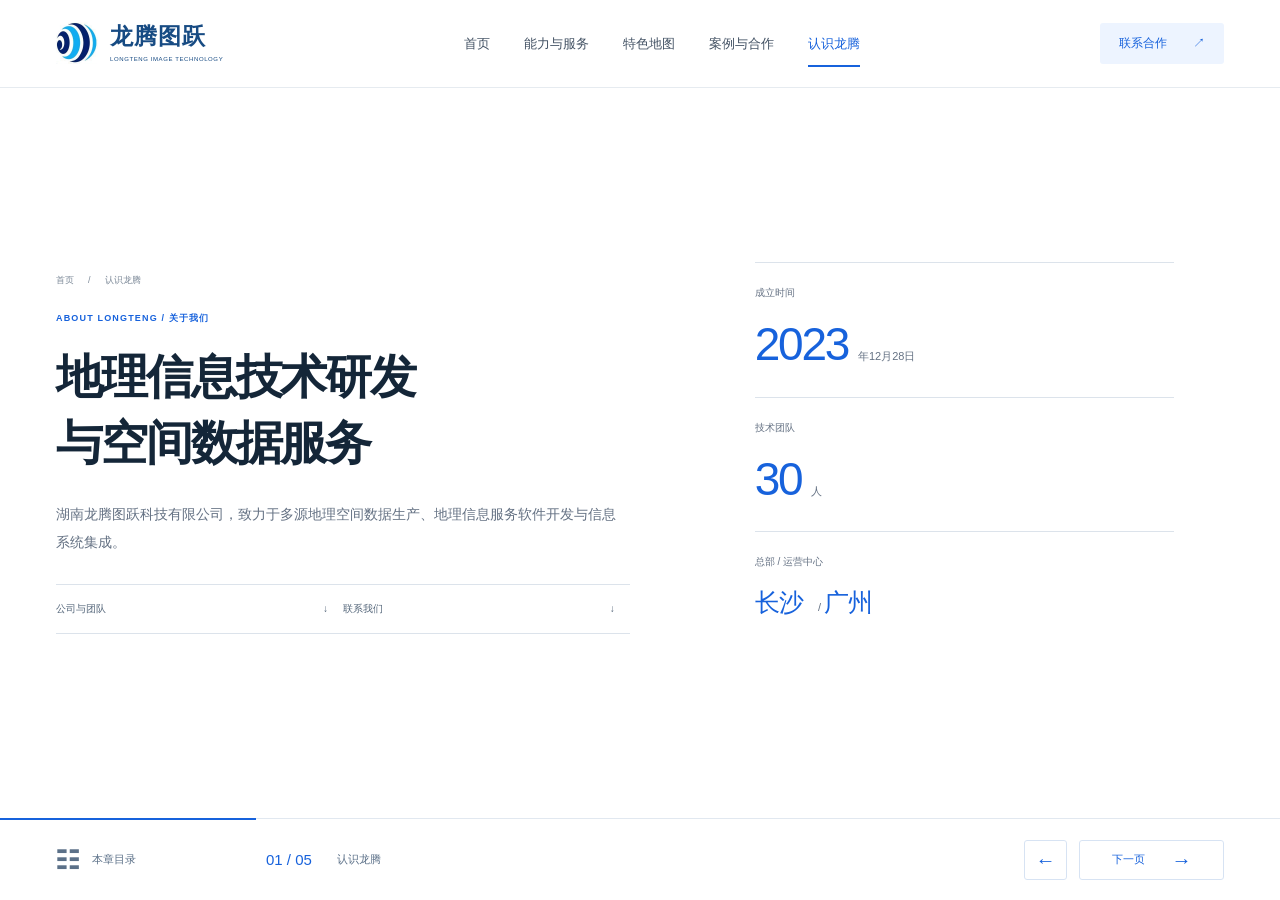
==== commit 9f4911bb: "Present company chapters with smooth paginated navigation" ====
--- a/about.html
+++ b/about.html
@@ -1,5 +1,5 @@
 <!DOCTYPE html>
-<html lang="zh-CN"><head><meta charset="UTF-8"><meta name="viewport" content="width=device-width,initial-scale=1"><meta name="theme-color" content="#f7f9f4"><title>关于我们 · 龙腾图跃</title><meta name="description" content="认识湖南龙腾图跃科技有限公司、核心团队、技术方向与联系方式。"><link rel="icon" href="assets/favicon.svg" type="image/svg+xml"><link rel="stylesheet" href="styles.css"><link rel="stylesheet" href="design.css"><script src="app.js" defer></script></head>
+<html lang="zh-CN"><head><meta charset="UTF-8"><meta name="viewport" content="width=device-width,initial-scale=1"><meta name="theme-color" content="#f7f9f4"><title>关于我们 · 龙腾图跃</title><meta name="description" content="认识湖南龙腾图跃科技有限公司、核心团队、技术方向与联系方式。"><link rel="icon" href="assets/favicon.svg" type="image/svg+xml"><link rel="stylesheet" href="styles.css"><link rel="stylesheet" href="design.css"><link rel="stylesheet" href="pagination.css"><script src="pagination.js" defer></script><script src="app.js" defer></script></head>
 <body class="page-about"><a href="#main" class="skip">跳到正文</a><header class="site-header"><div class="header-inner wrap"><a href="index.html" class="brand" aria-label="龙腾图跃首页"><span class="brand-symbol"><img src="assets/brand-original.webp" alt="" width="125" height="125"></span><span><b>龙腾图跃</b><small>LONGTENG IMAGE TECHNOLOGY</small></span></a><button class="menu-toggle" aria-expanded="false" aria-controls="main-nav" aria-label="打开导航"><span></span><span></span></button><nav id="main-nav" aria-label="主导航"><a href="index.html" >首页</a><a href="services.html" >能力与服务</a><a href="maps.html" >特色地图</a><a href="cases.html" >案例与合作</a><a href="about.html" aria-current="page">认识龙腾</a></nav><a class="header-contact" href="about.html#contact">联系合作 <span>↗</span></a></div></header>
 <main id="main"><div class="breadcrumbs wrap"><a href="index.html">首页</a><span>/</span><span>认识龙腾</span></div><section class="page-intro wrap"><div class="eyebrow">ABOUT LONGTENG / 关于我们</div><h1>地理信息技术研发<br>与空间数据服务</h1><p class="lead">湖南龙腾图跃科技有限公司，致力于多源地理空间数据生产、地理信息服务软件开发与信息系统集成。</p></section><nav class="page-subnav wrap" aria-label="页内导航"><a href="#main">公司与团队<span>↓</span></a><a href="#contact">联系我们<span>↓</span></a></nav>
 <section class="about-overview wrap"><div class="about-quote"><div class="eyebrow">OUR VISION</div><h2>让每一寸土地，<br>都拥有<span class="accent">智慧的坐标。</span></h2><p>公司依托GIS、虚拟现实、物联网与云计算技术，开展多源地理空间数据生产、地理信息服务软件研发与系统集成，形成数据生产、治理、可视化与数字孪生相结合的业务体系。</p><div class="values"><span>诚信</span><span>专注</span><span>探索</span><span>创新</span><span>感恩</span></div></div><dl class="company-facts"><div><dt>成立时间</dt><dd>2023<span>年12月28日</span></dd></div><div><dt>技术团队</dt><dd>30<span>人</span></dd></div><div><dt>总部 / 运营中心</dt><dd class="location">长沙 <span> / </span> 广州</dd></div></dl></section>
--- a/pagination.css
+++ b/pagination.css
@@ -0,0 +1,78 @@
+@view-transition{navigation:auto}
+@keyframes chapter-in{from{opacity:0;transform:translateX(24px)}to{opacity:1;transform:translateX(0)}}
+@keyframes chapter-out{from{opacity:1}to{opacity:0}}
+::view-transition-old(root){animation:240ms ease-out both chapter-out}
+::view-transition-new(root){animation:650ms cubic-bezier(.22,1,.36,1) both chapter-in}
+html.paged{height:100%;overflow:hidden;scroll-behavior:auto;overscroll-behavior:none}
+.paged-site{--header-size:88px;--pager-size:82px;--scene-bg:#fff;height:100dvh;overflow:hidden;overscroll-behavior:none;background:var(--scene-bg);transition:background-color 760ms cubic-bezier(.22,1,.36,1)}
+.paged-site .site-header{position:relative;height:var(--header-size);background:#fffffff5;view-transition-name:company-header}
+.paged-site main{height:calc(100dvh - var(--header-size) - var(--pager-size));position:relative;overflow:hidden;outline:none}
+.page-deck{position:relative;height:100%;width:100%;overflow:hidden}
+.scene{position:absolute;inset:0;display:flex;align-items:center;justify-content:center;visibility:hidden;opacity:0;pointer-events:none;overflow:hidden;padding:32px 56px;contain:layout style}
+.scene.is-current,.scene.is-outgoing{visibility:visible;opacity:1}.scene.is-current{pointer-events:auto}.scene.is-outgoing{pointer-events:none}
+.scene-body{width:min(1320px,100%);max-height:100%;min-width:0;min-height:0;margin:auto;position:relative}
+.scene .wrap{width:100%;margin-inline:0}.scene-body>section,.scene-body>article{padding:0;margin:0;background:none;border:0}
+.scene-grid{display:grid;grid-template-columns:1fr 1fr;gap:64px;align-items:center;min-width:0}
+.scene h1{font-size:clamp(40px,4.6vw,66px);line-height:1.3;letter-spacing:-.045em}.scene h2{font-size:clamp(29px,3.1vw,43px);line-height:1.4}.scene h3{font-size:25px;line-height:1.45}
+.scene p{font-size:13px;line-height:1.95}.scene .eyebrow{font-size:9px;letter-spacing:.13em;margin-bottom:19px}.scene .section-heading{gap:40px;margin-bottom:28px}.scene .section-heading p{font-size:13px;max-width:410px}.scene .section-heading h2{font-size:38px}.scene .button{padding:12px 21px;min-height:46px;font-size:12px}.scene .text-link{font-size:12px}
+.scene figure{min-width:0}.scene .image-zoom{background:#e9eff5;border-radius:4px}.scene .image-zoom img{width:100%;height:min(37vh,340px);object-fit:contain}.scene figcaption{margin-top:12px}.scene figcaption strong{font-size:11px;font-weight:500}.scene figcaption>span{font-size:11px;margin-top:5px}.scene .zoom-hint{width:28px;height:28px;font-size:15px}
+.scene .source-note{font-size:9px;line-height:1.8;margin-top:12px}.scene-heading{margin-bottom:26px}.scene-heading>p:last-child:not(.eyebrow){margin-top:15px}
+.scene .page-intro{display:block;padding:0;margin:0}.scene .page-intro h1{margin-bottom:24px;font-size:47px;line-height:1.4}.scene .page-intro .lead{max-width:580px;margin:0;font-size:14px;line-height:2}
+.scene .breadcrumbs{padding:0 0 22px;font-size:9px}.scene .page-subnav,.scene .anchor-tabs{margin:28px 0 0;padding:0}.scene .page-subnav a,.scene .anchor-tabs a{min-width:0;flex:1;gap:10px;font-size:10px;margin:0;padding:16px 15px 16px 0}
+.scene .chapter-lead{grid-template-columns:1.05fr .95fr;gap:75px}.scene .lead-visual{padding:20px;background:#eef3fa;border-radius:5px;min-width:0}.scene .lead-visual .visual,.scene .lead-visual .map-main{padding:0;background:none;border:0}.scene .lead-visual img{width:100%;max-height:43vh;object-fit:contain}.scene .lead-visual .map-main figcaption{display:block}.scene .lead-visual figcaption>span{display:none}.scene .lead-facts{padding:12px 50px}.scene .lead-facts .company-facts{margin:0}
+.scene--hero .hero-grid{grid-template-columns:.95fr 1.05fr;gap:70px}.scene--hero h1{font-size:clamp(44px,4.7vw,68px);line-height:1.26}.scene--hero em{font-style:normal;color:var(--blue)}.scene--hero .flagship-intro{padding:0;margin-top:25px}.scene--hero .flagship-intro>p:first-child{font-size:17px;line-height:1.8}.scene--hero .flagship-intro .intro-detail{font-size:12px;line-height:2;margin-top:14px}.scene--hero .flagship-intro .button{margin-top:24px}.scene--hero .flagship-visual img{width:100%;height:auto;max-height:44vh;object-fit:contain;border-radius:5px}.scene--hero .flagship-visual figcaption{display:block;line-height:2}.scene--hero .flagship-visual figcaption b{display:block;font-size:12px;margin:0}.scene--hero .flagship-visual figcaption a{display:none}.scene--hero .hero-bottom-line{font-size:9px;padding:22px 0 0;margin-top:28px;border:0}.scene--hero .hero-bottom-line a{font-size:10px}
+.scene--expertise .expertise-explorer{gap:65px;grid-template-columns:.75fr 1.25fr}.scene--expertise .expertise-options button{padding:20px 35px 20px 0}.scene--expertise .expertise-options button b{font-size:21px}.scene--expertise .expertise-options button i{top:27px}.scene--expertise .cap-image{padding:14px}.scene--expertise .cap-image img{height:min(30vh,270px);object-fit:contain}.scene--expertise .cap-caption{margin-top:15px;gap:20px}.scene--expertise .cap-caption p{font-size:12px;max-width:390px}
+.scene--signature .signature-farm,.scene--signature .signature-football{padding:0;border:0;margin:0;gap:65px}.scene--signature .signature-copy h3{font-size:39px;line-height:1.45;margin-bottom:23px}.scene--signature .project-summary{font-size:13px;line-height:2;max-width:420px}.scene--signature .signature-copy>p:not(.project-summary){font-size:14px}.scene--signature .signature-screen{padding:20px}.scene--signature .signature-screen img{max-height:48vh;object-fit:contain}.scene--signature .football-composition{min-height:0;height:min(43vh,380px);padding:25px 50px 25px 18px}.scene--signature .football-desktop img{height:min(34vh,290px)}.scene--signature .football-phone{width:110px;bottom:15px;right:15px}.scene--signature .football-phone img{height:225px}
+.scene--home-case .section-heading h2{display:none}.scene--home-case .section-heading{align-items:center;margin-bottom:24px}.scene--home-case .section-heading .eyebrow{margin:0}.scene--home-case .home-case-story{grid-template-columns:1.1fr .9fr;gap:60px}.scene--home-case .home-case-story>div{padding:16px}.scene--home-case .home-case-story img{height:min(38vh,320px);object-fit:contain}.scene--home-case .home-case-story h3{font-size:34px}.scene--home-case .story-link{margin-top:20px}.scene--home-case .scenario-links{margin-top:22px}.scene--home-case .scenario-links a{padding-top:16px;padding-bottom:16px}
+.scene--home-about .home-about-grid{gap:100px}.scene--home-about .home-about-grid>div>p{font-size:15px;line-height:2.15}.scene--home-about .home-numbers{margin-top:35px}.scene--home-about .home-numbers dd{font-size:58px}
+.scene--partner .partner-line{padding:0;margin:0;border:0;grid-template-columns:.9fr 1.1fr;gap:40px 80px}.scene--partner .partner-line h2{font-size:38px}.scene--partner .partner-names{font-size:21px;gap:28px 35px}.scene--partner .cooperation-names{margin-top:35px;padding-top:28px}.scene--partner .cooperation-names>div{font-size:20px;gap:25px 45px}
+.scene--contact .contact-band{background:none;padding:0;gap:50px}.scene--contact .contact-band h2{font-size:48px;line-height:1.45}.scene--contact .site-footer{margin-top:70px}.scene .site-footer{padding:0;margin-inline:0;width:100%}.scene .footer-top{padding-bottom:20px}.scene .footer-top>p{font-size:11px}.scene .footer-bottom{padding-top:17px;font-size:9px}.scene .footer-top .brand{min-width:180px}.scene .footer-top>a:last-child{font-size:11px}
+.scene .split-section{display:grid;grid-template-columns:.85fr 1.15fr;gap:70px;align-items:center;padding:0;margin:0}.scene .split-copy h2{font-size:37px}.scene .split-copy>p{font-size:13px;line-height:1.95;margin-top:18px}.scene .section-number{font-size:9px;margin-bottom:18px}.scene .detail-list{margin-top:20px}.scene .detail-list li{padding:13px 0}.scene .detail-list b{font-size:13px}.scene .detail-list span{font-size:10px}.scene .image-stack .image-zoom img{height:min(29vh,260px);object-fit:contain}.scene .image-stack .stack-small{width:55%;margin:18px 0 0 auto}.scene .image-stack .stack-small img{height:min(16vh,135px)}
+.scene--platform .platform-layout{gap:60px;grid-template-columns:1.15fr .85fr}.scene--platform .platform-layout .image-zoom img{height:min(32vh,300px)}.scene--platform .platform-list article{padding:15px 0;gap:18px}.scene--platform .platform-list h3{font-size:20px;margin-bottom:8px}.scene--platform .platform-list p{font-size:12px;line-height:1.9}.scene--platform .platform-layout .image-zoom{padding:14px}
+.scene--remote .visual img{height:min(40vh,350px)}.scene--remote .chips{margin-top:24px}.scene--remote .chips span{font-size:10px}.scene--process .process ol{margin-top:40px}.scene--process .process li{padding-top:23px}.scene--process .process li b{font-size:50px}.scene--process .process li h3{font-size:20px;margin-top:28px}.scene--process .process li p{font-size:12px}
+.scene .project-title{grid-template-columns:1fr 1fr;gap:70px;margin-bottom:25px}.scene .project-title h2{font-size:38px}.scene .project-title .eyebrow{font-size:9px;margin-bottom:15px}.scene .project-title>div>p{font-size:13px;margin-top:12px;line-height:1.95}.scene .map-main{padding:14px;border-radius:5px}.scene .map-main .image-zoom img{height:min(40vh,360px);max-height:none;object-fit:contain}.scene .map-main figcaption{font-size:10px;display:flex;gap:20px;justify-content:space-between}.scene .map-main figcaption span{font-size:10px}
+.scene--topics .project-stats{padding:0 0 25px;gap:35px}.scene--topics .project-stats b{font-size:17px}.scene--topics .project-stats p{font-size:11px}.scene--topics .tab-list{gap:28px;margin-bottom:22px}.scene--topics .tab-list button{padding:12px 4px;font-size:13px}.scene--topics .tab-panel .visual{grid-template-columns:1.2fr .8fr;gap:60px}.scene--topics .tab-panel .image-zoom img{height:min(37vh,320px)}.scene--topics .tab-panel figcaption strong{font-size:24px}.scene--topics .tab-panel figcaption span{font-size:13px;line-height:2}
+.scene--football .football-layout{grid-template-columns:1.5fr .5fr;gap:60px}.scene--football .football-layout>div>.visual{padding:12px}.scene--football .football-layout img{height:min(37vh,330px);max-height:none;object-fit:contain}.scene--football .mobile-showcase{padding:15px 20px;max-width:240px}.scene--football .mobile-showcase .image-zoom{border-width:5px;border-radius:18px;max-width:135px}.scene--football .mobile-showcase img{height:min(32vh,270px)}.scene--football .mobile-showcase figcaption{margin-top:12px}.scene--sport-detail .football-notes{padding:0 0 24px;gap:60px}.scene--sport-detail .football-notes h3{font-size:22px}.scene--sport-detail .football-notes p{font-size:12px}.scene--sport-detail .sport-detail{padding:25px 40px;margin:0;gap:65px;grid-template-columns:.65fr 1.35fr}.scene--sport-detail .sport-detail h3{font-size:31px}.scene--sport-detail .sport-detail img{height:min(32vh,290px)}.scene--sport-detail .small-note{font-size:9px;margin-top:18px}
+.scene--case .scene-heading{margin-bottom:27px}.scene--case .scene-heading h2{font-size:34px}.case-page-grid{display:grid;grid-template-columns:1.3fr .7fr;gap:70px;align-items:center}.scene--case .image-zoom{padding:16px}.scene--case .image-zoom img{height:min(43vh,380px);object-fit:contain}.scene--case .case-text{display:block;margin:0}.scene--case .case-text p{font-size:15px;line-height:2.1;margin-top:20px}.scene--project-index .case-index{padding:0;gap:65px}.scene--project-index .case-index h2{font-size:36px}.scene--project-index .index-groups{gap:25px 40px}.scene--project-index .index-groups p{font-size:12px;line-height:2.25}
+.scene--cooperation .section-heading h2{font-size:37px}.scene--cooperation .cooperation-grid{gap:45px}.scene--cooperation .cooperation-heading{gap:5px;margin-bottom:15px}.scene--cooperation .cooperation-heading h3{font-size:24px}.scene--cooperation .cooperation-heading p{font-size:11px}.scene--cooperation .image-zoom img{height:min(31vh,290px);object-fit:cover}.scene--cooperation .cooperation-names{margin-top:20px;padding-top:15px}.scene--cooperation .cooperation-names>div{font-size:15px;gap:15px 30px}.scene--cooperation .cooperation-names p{font-size:9px;margin-bottom:12px}
+.scene .about-overview{grid-template-columns:1.2fr .8fr;gap:75px;padding:0;margin:0}.scene .about-quote{padding:35px}.scene .about-quote h2{font-size:36px}.scene .about-quote p{font-size:13px;line-height:2;margin-top:20px}.scene .values{margin-top:25px;gap:22px;font-size:11px}.scene .company-facts>div{padding:20px 0}.scene .company-facts dd{font-size:46px}.scene .company-facts dt{font-size:10px}.scene .company-facts dd.location{font-size:25px}.scene--team .team-grid{gap:35px}.scene--team .team-member{padding-top:22px}.scene--team .team-top{margin-bottom:22px}.scene--team .team-member h3{font-size:25px}.scene--team .team-member h3 small{font-size:11px}.scene--team .team-member p{font-size:12px;line-height:2}.scene--team .team-member .education{font-size:10px;min-height:60px}.scene--research .research{padding:0;gap:80px}.scene--research .research>div>p{font-size:13px}.scene--research .research-list>div{padding:22px 0}.scene--research .research-list h3{font-size:23px}
+.scene--address .contact-layout{grid-template-columns:1fr 1fr;gap:75px}.scene--address .contact-layout h2{font-size:40px}.scene--address .contact-layout>div>p{font-size:13px;margin-top:20px}.scene--address .contact-layout address{gap:22px 30px}.scene--address .contact-layout address>div{padding-top:14px}.scene--address address p{font-size:12px;line-height:1.9}.scene--address .contact-layout address a{font-size:14px}.scene--address .site-footer{margin-top:40px}.scene--address .site-footer .footer-top{display:none}
+.page-controls{position:fixed;inset:auto 0 0;z-index:19;height:var(--pager-size);background:#fffffff5;backdrop-filter:blur(14px);border-top:1px solid #e1e8f0;view-transition-name:company-pager}
+.page-controls-inner{height:100%;width:min(1320px,calc(100% - 112px));margin:auto;display:grid;grid-template-columns:180px 1fr 220px;align-items:center;gap:30px}
+.page-menu{display:flex;align-items:center;gap:12px;padding:12px 0;background:none;text-align:left;color:#5b7088;font-size:11px}.page-menu>span{font-size:24px;line-height:1}.page-menu>b{font-weight:400}
+.page-position{display:flex;gap:25px;align-items:center;min-width:0}.page-count{font:500 15px/1.4 Arial,sans-serif;color:var(--blue);white-space:nowrap;font-variant-numeric:tabular-nums}.page-name{font-size:11px;color:#5b7088;overflow:hidden;text-overflow:ellipsis;white-space:nowrap}
+.page-buttons{display:flex;gap:12px;justify-content:flex-end}.page-buttons button{height:40px;border:1px solid #d7e3f3;border-radius:3px;display:inline-flex;align-items:center;justify-content:center;gap:27px;background:#fff;color:var(--blue);padding:0 14px;font-size:11px;transition:background .2s}.page-buttons button:hover{background:#edf4fd}.page-buttons button>span:last-child{font-size:20px}.page-prev{width:43px}.page-next{min-width:145px}.page-buttons button:disabled{opacity:.3;cursor:default}.page-progress{position:absolute;top:-1px;left:0;right:0;height:2px;pointer-events:none}.page-progress>span{display:block;height:100%;background:#1762dc;transition:width 750ms cubic-bezier(.22,1,.36,1)}
+.page-directory{width:min(670px,calc(100vw - 40px));max-height:85dvh;overflow:auto;padding:32px 38px;border:1px solid #e4eaf2;border-radius:8px;color:var(--ink);background:#fff;box-shadow:0 20px 70px #18345c30}.page-directory::backdrop{background:#0c223a6b;backdrop-filter:blur(9px)}.directory-heading{display:flex;justify-content:space-between;gap:30px;align-items:start;margin-bottom:25px}.directory-heading p{font-size:8px;letter-spacing:.15em;color:var(--blue);margin-bottom:8px}.directory-heading h2{font-size:28px}.directory-close{background:none;font-size:11px;padding:4px 0;color:#607287}.page-directory ol{margin:0;padding:0;list-style:none}.page-directory li{border-top:1px solid #e3eaf3}.page-directory li button{display:grid;grid-template-columns:30px 1fr 18px;gap:15px;align-items:center;width:100%;background:none;padding:17px 0;text-align:left}.page-directory li button span{font:12px Arial,sans-serif;color:#8a9aaf}.page-directory li button b{font-size:13px;font-weight:400}.page-directory li button i{font-style:normal;color:#8c9db4}.page-directory li button[aria-current=page]{color:var(--blue)}.page-directory li button:hover{background:#f5f8fd}
+@media(max-height:760px) and (min-width:761px){.scene{padding-block:22px}.scene h2,.scene .section-heading h2{font-size:32px}.scene .section-heading{margin-bottom:23px}.scene p{font-size:12px}.scene .page-intro h1{font-size:42px}.scene--hero h1{font-size:55px}.scene--signature .signature-copy h3{font-size:32px}.scene--cooperation .cooperation-heading{margin-bottom:10px}.scene--cooperation .cooperation-names{margin-top:15px}.scene--team .team-member p{font-size:11px}.scene--team .team-top{margin-bottom:17px}.scene--address .contact-layout h2{font-size:34px}.scene--address .site-footer{margin-top:25px}}
+@media(max-width:1100px) and (min-width:761px){.scene{padding-inline:32px}.scene-grid,.scene--hero .hero-grid,.scene .chapter-lead{gap:40px}.scene h1{font-size:50px}.scene--hero h1{font-size:52px}.scene .page-intro h1{font-size:39px}.scene .split-section{gap:45px}.scene .split-copy h2{font-size:32px}.scene .project-title{gap:45px}.scene .project-title h2{font-size:31px}.scene--signature .signature-copy h3{font-size:32px}.scene--expertise .expertise-explorer{gap:40px}.scene--expertise .expertise-options button b{font-size:18px}.scene--expertise .cap-caption{display:block}.scene--home-case .home-case-story{gap:40px}.scene--home-case .home-case-story h3{font-size:29px}.scene--address .contact-layout{gap:45px}.scene--address .contact-layout h2{font-size:32px}.page-controls-inner{width:calc(100% - 64px);grid-template-columns:140px 1fr 220px}}
+@media(max-width:760px){
+ .paged-site{--header-size:74px;--pager-size:72px}.paged-site .site-header{height:var(--header-size)}.scene{padding:23px 22px}.scene-body{width:100%;margin:auto}.scene-grid,.scene .chapter-lead,.scene--hero .hero-grid{grid-template-columns:1fr;gap:25px}.scene h1{font-size:36px;line-height:1.3}.scene h2,.scene .section-heading h2{font-size:28px;line-height:1.45}.scene h3{font-size:23px}.scene p{font-size:12px;line-height:1.95}.scene .eyebrow{font-size:8px;letter-spacing:.07em;margin-bottom:15px}.scene .section-heading{gap:17px;margin-bottom:22px}.scene .section-heading p{font-size:12px}.scene .button{font-size:11px;min-height:42px;padding:11px 17px;gap:30px}.scene .text-link{font-size:11px}.scene-heading{margin-bottom:22px}.scene-heading>p:last-child:not(.eyebrow){font-size:11px;margin-top:10px}
+ .scene .page-intro{padding:0}.scene .page-intro h1{font-size:31px;line-height:1.4;margin-bottom:18px}.scene .page-intro .lead{font-size:12px;line-height:1.95}.scene .breadcrumbs{font-size:8px;padding:0 0 15px}.scene .page-subnav,.scene .anchor-tabs{margin-top:20px}.scene .page-subnav a,.scene .anchor-tabs a{font-size:9px;padding:13px 10px 13px 0}.scene .lead-visual{padding:12px}.scene .lead-visual .image-zoom img,.scene .lead-visual img{height:auto;max-height:23vh;object-fit:contain}.scene .lead-visual figcaption{margin-top:8px}.scene .lead-visual figcaption strong{font-size:9px}.scene .lead-facts{padding:0 15px}.scene .lead-facts .company-facts{display:grid;grid-template-columns:1fr 1fr;gap:12px 20px}.scene .lead-facts .company-facts>div{padding:11px 0}.scene .lead-facts .company-facts dd{font-size:33px}.scene .lead-facts .company-facts dd span{font-size:9px}.scene .lead-facts .company-facts dd.location{font-size:19px}
+ .scene--hero h1{font-size:38px;line-height:1.26}.scene--hero .flagship-intro{margin-top:17px}.scene--hero .flagship-intro>p:first-child{font-size:14px;line-height:1.8}.scene--hero .flagship-intro .intro-detail{font-size:11px;margin-top:9px}.scene--hero .flagship-intro .button{margin-top:18px}.scene--hero .flagship-visual>img{height:auto;max-height:24vh;aspect-ratio:auto;object-fit:contain}.scene--hero .flagship-visual figcaption{margin-top:8px;font-size:9px;line-height:1.8}.scene--hero .flagship-visual figcaption b{font-size:10px;display:inline;margin-right:15px}.scene--hero .hero-bottom-line{display:none}.scene--hero .hero-grid{gap:23px}
+ .scene--capability .cap-image{padding:12px}.scene--capability .cap-image img{height:min(28vh,235px);object-fit:contain}.scene--capability .cap-caption{display:block;margin-top:18px}.scene--capability .cap-caption p{font-size:12px;line-height:2}.scene--capability .cap-caption .text-link{margin-top:16px}
+ .scene--signature .signature-farm,.scene--signature .signature-football{display:flex;flex-direction:column;gap:25px}.scene--signature .signature-copy{width:100%}.scene--signature .signature-copy h3{font-size:29px;line-height:1.4;margin-bottom:16px}.scene--signature .project-type{font-size:8px;margin-bottom:14px}.scene--signature .signature-copy>p:not(.project-summary){font-size:12px}.scene--signature .project-summary{font-size:12px;line-height:1.95;margin-top:12px}.scene--signature .signature-copy .text-link{margin-top:16px}.scene--signature .signature-screen{padding:12px;width:100%}.scene--signature .signature-screen img{height:auto;max-height:26vh;object-fit:contain}.scene--signature .football-composition{order:2;min-height:0;height:26vh;max-height:230px;width:100%;padding:15px 45px 15px 12px}.scene--signature .football-desktop img{height:22vh;max-height:195px}.scene--signature .football-phone{width:77px;right:10px;bottom:10px;border-width:4px}.scene--signature .football-phone img{height:153px}
+ .scene--home-case .section-heading{margin-bottom:20px;gap:8px}.scene--home-case .section-heading .eyebrow{font-size:7px}.scene--home-case .section-heading .text-link{font-size:10px}.scene--home-case .home-case-story{display:flex;flex-direction:column;gap:20px}.scene--home-case .home-case-story>div{padding:12px;width:100%}.scene--home-case .home-case-story img{height:min(23vh,195px);object-fit:contain}.scene--home-case .home-case-story article{width:100%}.scene--home-case .home-case-story h3{font-size:27px;margin-bottom:14px}.scene--home-case .project-type{font-size:8px;margin-bottom:10px}.scene--home-case .home-case-story p{font-size:11px;line-height:1.95}.scene--home-case .story-link{margin-top:13px;font-size:10px}.scene--home-case .source-note{font-size:8px;margin-top:10px}.scene--home-case .scenario-links{margin-top:15px}.scene--home-case .scenario-links a{font-size:10px;padding:12px 8px 12px 0}.scene--home-case .scenario-links a+a{padding-left:10px}
+ .scene--home-about .home-about-grid{grid-template-columns:1fr;gap:28px}.scene--home-about .home-about-grid>div>p{font-size:13px;line-height:2.1}.scene--home-about .home-numbers{margin-top:27px;gap:65px}.scene--home-about .home-numbers dd{font-size:48px}.scene--home-about .home-about-grid .text-link{margin-top:20px}
+ .scene--partner .partner-line{grid-template-columns:1fr;gap:30px}.scene--partner .partner-line h2{font-size:30px}.scene--partner .partner-names{font-size:17px;line-height:2;gap:20px 28px}.scene--partner .cooperation-names{margin-top:30px;padding-top:22px}.scene--partner .cooperation-names>div{font-size:17px;gap:23px 30px}
+ .scene--contact .contact-band h2{font-size:32px;line-height:1.5}.scene--contact .contact-band .button{margin-top:30px}.scene--contact .site-footer{margin-top:45px}.scene .footer-top{gap:18px;padding-bottom:20px}.scene .footer-top>p{font-size:10px}.scene .footer-top>a:last-child{font-size:11px}.scene .footer-bottom{font-size:8px;gap:14px}.scene .footer-top .brand{min-width:0}
+ .scene .split-section{display:flex;flex-direction:column;gap:25px}.scene .split-copy h2{font-size:29px}.scene .split-copy>p{font-size:12px;line-height:1.95;margin-top:15px}.scene .section-number{font-size:8px;margin-bottom:14px}.scene--data .mobile-data-copy{margin-bottom:23px}.scene--data>.scene-body>.visual img{height:min(26vh,220px)}.scene--data-types .detail-list{margin-top:0}.scene--data-types .detail-list li{padding:14px 0}.scene--data-types .detail-list b{font-size:13px}.scene--data-types .detail-list span{font-size:10px}.scene--data-types .stack-small{width:70%;margin:20px 0 0 auto}.scene--data-types .stack-small img{height:min(20vh,165px)}
+ .scene--platform .section-heading{margin-bottom:25px}.scene--platform .section-heading p{max-width:100%;font-size:12px}.scene--platform>.scene-body>.visual img{height:min(30vh,240px)}.scene--platform .visual .image-zoom{padding:12px}.scene--products .platform-list article{padding:20px 0;gap:18px}.scene--products .platform-list h3{font-size:22px;margin-bottom:12px}.scene--products .platform-list p{font-size:12px;line-height:2}.scene--products .platform-list article>span{font-size:9px}
+ .scene--remote .chips{margin-top:20px;gap:7px}.scene--remote .chips span{font-size:9px;padding:5px 8px}.scene--remote .visual img{height:min(26vh,220px)}.scene--remote .split-copy>p{line-height:1.95}.scene--process .process h2{font-size:28px}.scene--process .process ol{grid-template-columns:1fr 1fr;gap:28px 20px;margin-top:30px}.scene--process .process li{padding-top:17px}.scene--process .process li b{font-size:37px;margin-bottom:16px}.scene--process .process li h3{font-size:16px;line-height:1.5;margin:20px 0 10px}.scene--process .process li p{font-size:11px;line-height:1.9}
+ .scene .project-title{grid-template-columns:1fr;gap:18px;margin-bottom:23px}.scene .project-title h2{font-size:29px}.scene .project-title .eyebrow{font-size:8px;margin-bottom:13px}.scene .project-title>div>p{font-size:12px;line-height:1.95;margin-top:10px}.scene .map-main{padding:12px}.scene .map-main .image-zoom img{height:min(26vh,220px)}.scene .map-main figcaption{display:block}.scene .map-main figcaption strong{font-size:10px}.scene .map-main figcaption>span{font-size:9px;margin-top:5px}.scene--project>.scene-body>.visual .image-zoom img{height:min(28vh,230px)}.scene--project .project-title+.visual{padding:12px;background:#dde8f8;border-radius:4px}
+ .scene--topics .project-stats{padding-bottom:22px;gap:12px}.scene--topics .project-stats b{font-size:13px}.scene--topics .project-stats p{font-size:9px}.scene--topics .project-stats>div{padding-left:9px}.scene--topics .tab-list{gap:15px;margin-bottom:20px}.scene--topics .tab-list button{font-size:11px;padding:11px 0}.scene--topics .tab-panel .visual{grid-template-columns:1fr;gap:13px}.scene--topics .tab-panel .image-zoom img{height:min(26vh,220px)}.scene--topics .tab-panel figcaption strong{font-size:19px;line-height:1.6}.scene--topics .tab-panel figcaption span{font-size:11px;line-height:1.95;margin-top:10px}
+ .scene--phone .mobile-showcase{max-width:235px;width:70%;padding:22px 25px;margin:auto;background:#ddeafb;border-radius:5px}.scene--phone .mobile-showcase .image-zoom{max-width:160px;border:6px solid white;border-radius:22px}.scene--phone .mobile-showcase img{height:min(37vh,310px);object-fit:contain}.scene--phone .mobile-showcase figcaption{margin-top:18px}.scene--phone .mobile-showcase figcaption strong{font-size:11px}.scene--phone .mobile-showcase figcaption span{font-size:10px}.scene--sport-detail .football-notes{gap:20px;padding-bottom:20px}.scene--sport-detail .football-notes h3{font-size:17px}.scene--sport-detail .football-notes p{font-size:11px;line-height:1.9}.scene--sport-detail .sport-detail{display:flex;flex-direction:column;gap:20px;padding:18px}.scene--sport-detail .sport-detail .visual{max-width:190px}.scene--sport-detail .sport-detail img{height:min(20vh,170px)}.scene--sport-detail .sport-detail h3{font-size:24px}.scene--sport-detail .sport-detail .eyebrow{font-size:7px;margin-bottom:13px}.scene--sport-detail .sport-detail p{font-size:11px;line-height:1.95;margin-top:14px}.scene--sport-detail .small-note{font-size:8px;margin-top:12px}
+ .scene--case .scene-heading h2{font-size:27px}.case-page-grid{grid-template-columns:1fr;gap:23px}.scene--case .image-zoom{padding:12px}.scene--case .image-zoom img{height:min(28vh,235px)}.scene--case .case-text p{font-size:13px;line-height:2.05;margin-top:15px}.scene--case .source-note{font-size:8px}.scene--case .scene-heading{margin-bottom:25px}.scene--project-index .case-index{grid-template-columns:1fr;gap:23px}.scene--project-index .case-index h2{font-size:28px}.scene--project-index .case-index>div>p{font-size:9px;margin-top:13px}.scene--project-index .index-groups{grid-template-columns:1fr 1fr;gap:20px}.scene--project-index .index-groups span{font-size:9px}.scene--project-index .index-groups p{font-size:10px;line-height:2.1;margin-top:10px}
+ .scene--exchange .cooperation-heading{gap:10px;margin-bottom:23px}.scene--exchange .cooperation-heading h3{font-size:30px}.scene--exchange .cooperation-heading>span{font-size:10px}.scene--exchange .cooperation-heading p{font-size:12px}.scene--exchange .image-zoom img{height:min(40vh,330px);object-fit:cover}.scene--exchange .visual figcaption strong{font-size:10px}
+ .scene .about-overview{display:block}.scene .about-quote{padding:26px}.scene .about-quote h2{font-size:30px}.scene .about-quote p{font-size:13px;line-height:2.1;margin-top:23px}.scene .values{font-size:11px;margin-top:26px;gap:22px}.scene--member .scene-heading h2{font-size:27px}.scene--member .team-member{padding:24px 0 0;border-top:1px solid #bed2ed;background:none}.scene--member .team-top{margin-bottom:23px}.scene--member .team-member h3{font-size:28px}.scene--member .team-member h3 small{font-size:11px}.scene--member .team-member p{font-size:13px;line-height:2.1}.scene--member .team-member .education{font-size:11px;min-height:0;line-height:2.1;margin-top:18px}.scene--research .research{grid-template-columns:1fr;gap:25px;padding:0}.scene--research .research h2{font-size:29px}.scene--research .research>div>p{font-size:12px;line-height:2}.scene--research .research-list>div{padding:18px 0}.scene--research .research-list h3{font-size:21px}.scene--research .research-list p{font-size:11px}
+ .scene--contact-copy h2{font-size:34px;line-height:1.5}.scene--contact-copy p:not(.eyebrow){font-size:13px;line-height:2.2;margin-top:25px}.scene--contact-copy .actions{margin-top:35px}.scene--address>.scene-body>address{display:grid;grid-template-columns:1fr 1fr;gap:26px 23px;font-style:normal}.scene--address>.scene-body>address>div{border-top:1px solid #cbdcf2;padding-top:15px}.scene--address address span{font-size:9px;display:block;color:var(--blue);margin-bottom:13px}.scene--address address a{font-size:13px;display:block;line-height:2;overflow-wrap:anywhere}.scene--address address p{font-size:11px;line-height:2}.scene--address .site-footer{margin-top:35px}.scene--address .footer-bottom{font-size:7px;gap:14px}
+ .page-controls-inner{width:calc(100% - 40px);grid-template-columns:32px 1fr 94px;gap:18px}.page-menu{padding:10px 0}.page-menu>span{font-size:25px}.page-menu b{display:none}.page-position{flex-direction:column;align-items:flex-start;gap:3px;min-width:0}.page-count{font-size:12px}.page-name{font-size:9px;max-width:100%;line-height:1.6}.page-buttons{gap:9px}.page-buttons button{height:37px;width:39px;min-width:0;padding:0}.page-next-label{display:none}.page-buttons button>span:last-child{font-size:20px}.page-directory{padding:27px 24px;max-height:80dvh}.directory-heading h2{font-size:26px}.page-directory li button{padding:16px 0;grid-template-columns:25px 1fr 15px;gap:12px}.page-directory li button b{font-size:12px}.page-directory li button span{font-size:10px}
+}
+@media(max-width:760px) and (max-height:720px){.scene{padding-block:18px}.scene h2,.scene .section-heading h2{font-size:25px}.scene .page-intro h1{font-size:27px}.scene .chapter-lead{gap:18px}.scene .page-intro .lead{font-size:11px}.scene .lead-visual img,.scene .lead-visual .image-zoom img{max-height:18vh}.scene--hero h1{font-size:33px}.scene--hero .flagship-intro{margin-top:14px}.scene--hero .flagship-intro>p:first-child{font-size:12px}.scene--hero .flagship-intro .intro-detail{font-size:10px}.scene--hero .flagship-visual>img{max-height:20vh}.scene--hero .hero-grid{gap:20px}.scene--signature .signature-copy h3{font-size:26px}.scene--signature .project-summary{font-size:11px}.scene--signature .signature-farm,.scene--signature .signature-football{gap:20px}.scene--home-case .home-case-story img{height:20vh}.scene--home-case .home-case-story h3{font-size:24px}.scene--home-case .home-case-story{gap:15px}.scene--home-case .scenario-links{margin-top:12px}.scene--home-case .section-heading{margin-bottom:15px}.scene--home-case .source-note{font-size:7px}.scene--member .team-member p{font-size:12px}.scene--member .scene-heading{margin-bottom:15px}.scene--member .team-top{margin-bottom:18px}.scene--member .team-member{padding-top:19px}.scene .about-quote h2{font-size:27px}.scene .about-quote p{font-size:12px}.scene--sport-detail .sport-detail{padding:14px;gap:16px}.scene--sport-detail .football-notes{padding-bottom:16px}.scene--sport-detail .sport-detail img{height:16vh}.scene--sport-detail .sport-detail h3{font-size:22px}.scene--sport-detail .sport-detail .eyebrow{margin-bottom:9px}.scene--sport-detail .sport-detail p{margin-top:10px;font-size:10px}.scene--sport-detail .football-notes p{font-size:10px}.scene--sport-detail .small-note{font-size:7px}.scene--project-index .index-groups p{font-size:9px}.scene--project-index .case-index h2{font-size:25px}.scene--project-index .case-index{gap:18px}}
+@media(prefers-reduced-motion:reduce){.paged-site,.page-progress>span{transition:none}::view-transition-old(root),::view-transition-new(root){animation:none}}
+.scene--cooperation>.scene-body>.cooperation-grid{margin-top:27px}
+.scene--cooperation .image-zoom img,.scene--exchange .image-zoom img{object-fit:contain;background:#eef2f6}
+.scene--bim .stack-small{max-width:650px;margin:auto}.scene--bim img{height:min(45vh,360px)}
+.scene--remote-image .image-zoom img{height:min(45vh,360px)}
+.scene--research-directions .research-list>div{padding:24px 0}.scene--research-directions .research-list h3{font-size:23px}
+@media(max-width:760px){.scene--project .project-title+.visual.map-main{background:#e9e6d6}.scene--bim .stack-small{width:100%}.scene--bim .image-zoom img,.scene--remote-image .image-zoom img{height:33vh}.scene--map-image .map-main .image-zoom img{height:31vh}.scene--map-image>.scene-body>.visual:not(.map-main){padding:12px;background:#dde8f8}.scene--map-image>.scene-body>.visual:not(.map-main) .image-zoom img{height:31vh}.scene--research-directions .research-list>div{padding:24px 0}.scene--research-directions .research-list h3{font-size:22px}.scene--research-directions .research-list p{font-size:12px}}
+@media(max-width:760px) and (max-height:720px){.scene--case .image-zoom img{height:22vh}.scene--products .platform-list article{padding:28px 0}.scene--products .platform-list h3{font-size:27px}.scene--products .platform-list p{font-size:14px;line-height:2.15}.scene--research .research{gap:0}}
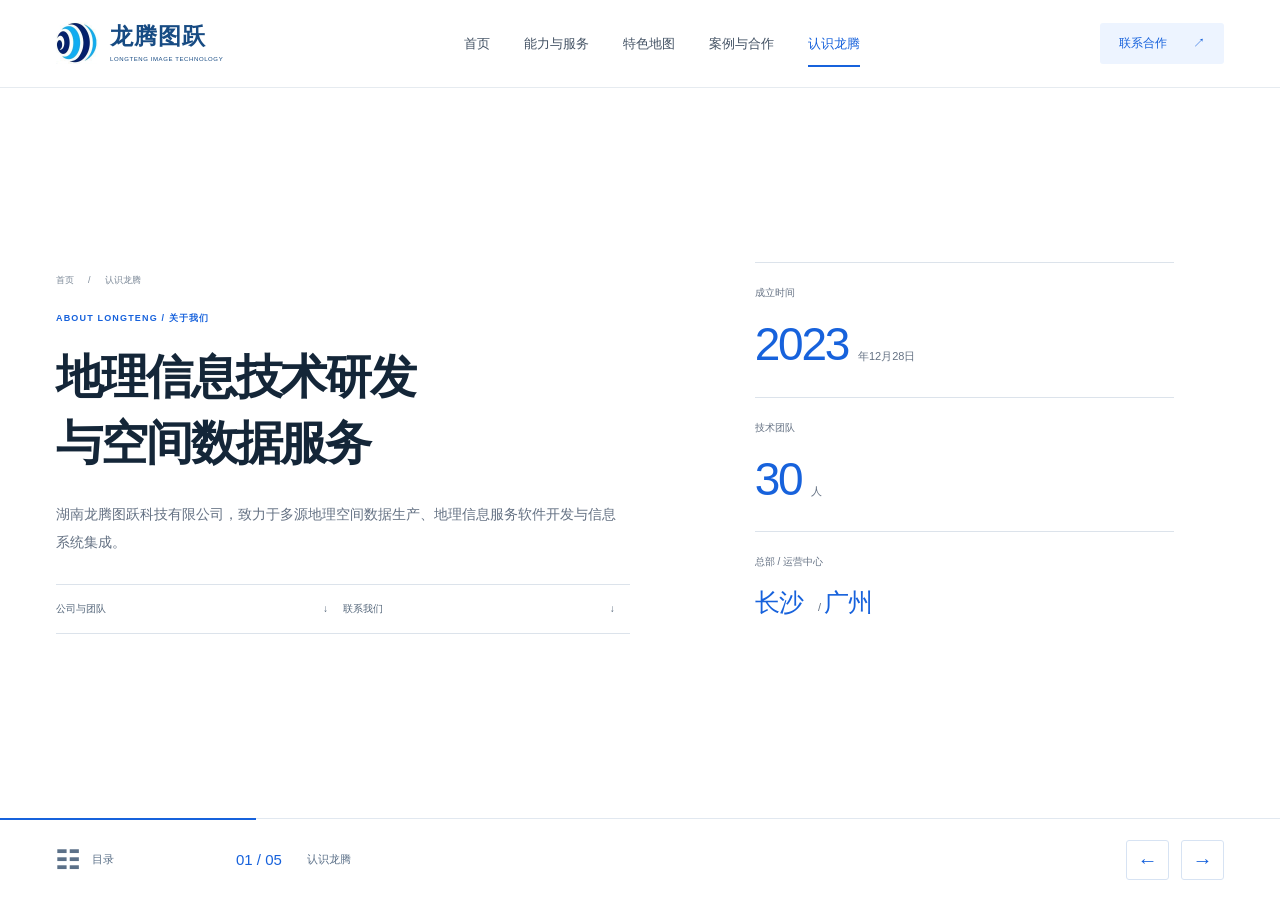
==== commit 49581030: "Add breathing transitions and branded partner cards on a light canvas" ====
--- a/about.html
+++ b/about.html
@@ -1,5 +1,5 @@
 <!DOCTYPE html>
-<html lang="zh-CN"><head><meta charset="UTF-8"><meta name="viewport" content="width=device-width,initial-scale=1"><meta name="theme-color" content="#f7f9f4"><title>关于我们 · 龙腾图跃</title><meta name="description" content="认识湖南龙腾图跃科技有限公司、核心团队、技术方向与联系方式。"><link rel="icon" href="assets/favicon.svg" type="image/svg+xml"><link rel="stylesheet" href="styles.css"><link rel="stylesheet" href="design.css"><link rel="stylesheet" href="pagination.css"><script src="pagination.js" defer></script><script src="app.js" defer></script></head>
+<html lang="zh-CN"><head><meta charset="UTF-8"><meta name="viewport" content="width=device-width,initial-scale=1"><meta name="theme-color" content="#f7f9f4"><title>关于我们 · 龙腾图跃</title><meta name="description" content="认识湖南龙腾图跃科技有限公司、核心团队、技术方向与联系方式。"><link rel="icon" href="assets/favicon.svg" type="image/svg+xml"><link rel="stylesheet" href="styles.css"><link rel="stylesheet" href="design.css"><link rel="stylesheet" href="pagination.css?v=20261020-motion"><script src="pagination.js?v=20261020-motion" defer></script><script src="app.js?v=20261020-motion" defer></script></head>
 <body class="page-about"><a href="#main" class="skip">跳到正文</a><header class="site-header"><div class="header-inner wrap"><a href="index.html" class="brand" aria-label="龙腾图跃首页"><span class="brand-symbol"><img src="assets/brand-original.webp" alt="" width="125" height="125"></span><span><b>龙腾图跃</b><small>LONGTENG IMAGE TECHNOLOGY</small></span></a><button class="menu-toggle" aria-expanded="false" aria-controls="main-nav" aria-label="打开导航"><span></span><span></span></button><nav id="main-nav" aria-label="主导航"><a href="index.html" >首页</a><a href="services.html" >能力与服务</a><a href="maps.html" >特色地图</a><a href="cases.html" >案例与合作</a><a href="about.html" aria-current="page">认识龙腾</a></nav><a class="header-contact" href="about.html#contact">联系合作 <span>↗</span></a></div></header>
 <main id="main"><div class="breadcrumbs wrap"><a href="index.html">首页</a><span>/</span><span>认识龙腾</span></div><section class="page-intro wrap"><div class="eyebrow">ABOUT LONGTENG / 关于我们</div><h1>地理信息技术研发<br>与空间数据服务</h1><p class="lead">湖南龙腾图跃科技有限公司，致力于多源地理空间数据生产、地理信息服务软件开发与信息系统集成。</p></section><nav class="page-subnav wrap" aria-label="页内导航"><a href="#main">公司与团队<span>↓</span></a><a href="#contact">联系我们<span>↓</span></a></nav>
 <section class="about-overview wrap"><div class="about-quote"><div class="eyebrow">OUR VISION</div><h2>让每一寸土地，<br>都拥有<span class="accent">智慧的坐标。</span></h2><p>公司依托GIS、虚拟现实、物联网与云计算技术，开展多源地理空间数据生产、地理信息服务软件研发与系统集成，形成数据生产、治理、可视化与数字孪生相结合的业务体系。</p><div class="values"><span>诚信</span><span>专注</span><span>探索</span><span>创新</span><span>感恩</span></div></div><dl class="company-facts"><div><dt>成立时间</dt><dd>2023<span>年12月28日</span></dd></div><div><dt>技术团队</dt><dd>30<span>人</span></dd></div><div><dt>总部 / 运营中心</dt><dd class="location">长沙 <span> / </span> 广州</dd></div></dl></section>
--- a/pagination.css
+++ b/pagination.css
@@ -1,8 +1,11 @@
 @view-transition{navigation:auto}
-@keyframes chapter-in{from{opacity:0;transform:translateX(24px)}to{opacity:1;transform:translateX(0)}}
-@keyframes chapter-out{from{opacity:1}to{opacity:0}}
-::view-transition-old(root){animation:240ms ease-out both chapter-out}
-::view-transition-new(root){animation:650ms cubic-bezier(.22,1,.36,1) both chapter-in}
+@keyframes chapter-in{from{opacity:0;transform:translateX(18px)}to{opacity:1;transform:translateX(0)}}
+:root{background:#fff;color-scheme:light}
+::view-transition{background:#fff}
+::view-transition-image-pair(root){isolation:isolate}
+::view-transition-old(root){animation:none;opacity:1;mix-blend-mode:normal}
+::view-transition-new(root){animation:720ms cubic-bezier(.22,1,.36,1) both chapter-in;mix-blend-mode:normal}
+::view-transition-group(company-header),::view-transition-group(company-pager),::view-transition-old(company-header),::view-transition-new(company-header),::view-transition-old(company-pager),::view-transition-new(company-pager){animation:none;mix-blend-mode:normal}
 html.paged{height:100%;overflow:hidden;scroll-behavior:auto;overscroll-behavior:none}
 .paged-site{--header-size:88px;--pager-size:82px;--scene-bg:#fff;height:100dvh;overflow:hidden;overscroll-behavior:none;background:var(--scene-bg);transition:background-color 760ms cubic-bezier(.22,1,.36,1)}
 .paged-site .site-header{position:relative;height:var(--header-size);background:#fffffff5;view-transition-name:company-header}
@@ -76,3 +79,100 @@
 .scene--research-directions .research-list>div{padding:24px 0}.scene--research-directions .research-list h3{font-size:23px}
 @media(max-width:760px){.scene--project .project-title+.visual.map-main{background:#e9e6d6}.scene--bim .stack-small{width:100%}.scene--bim .image-zoom img,.scene--remote-image .image-zoom img{height:33vh}.scene--map-image .map-main .image-zoom img{height:31vh}.scene--map-image>.scene-body>.visual:not(.map-main){padding:12px;background:#dde8f8}.scene--map-image>.scene-body>.visual:not(.map-main) .image-zoom img{height:31vh}.scene--research-directions .research-list>div{padding:24px 0}.scene--research-directions .research-list h3{font-size:22px}.scene--research-directions .research-list p{font-size:12px}}
 @media(max-width:760px) and (max-height:720px){.scene--case .image-zoom img{height:22vh}.scene--products .platform-list article{padding:28px 0}.scene--products .platform-list h3{font-size:27px}.scene--products .platform-list p{font-size:14px;line-height:2.15}.scene--research .research{gap:0}}
+
+/* Five primary homepage frames, with the contact frame outside the count. */
+.page-controls-inner{grid-template-columns:150px 1fr 100px}
+.page-next{width:43px;min-width:43px}
+.scene--map-showcase .scene-heading{margin-bottom:24px}
+.scene--map-showcase .scene-heading h2{font-size:34px}
+.map-showcase{display:grid;grid-template-columns:.7fr 1.5fr;gap:48px;align-items:center}
+.scene--map-showcase .signature-copy[hidden]{display:none}
+.scene--map-showcase .signature-copy h3{font-size:30px;margin-bottom:18px;line-height:1.5}
+.scene--map-showcase .project-type{margin-bottom:15px}
+.scene--map-showcase .signature-copy .project-summary{font-size:12px;line-height:2;max-width:350px}
+.scene--map-showcase .signature-copy .text-link{margin-top:20px}
+.map-photo-stack{position:relative;height:clamp(285px,43vh,400px);min-width:0;isolation:isolate}
+.map-photo{position:absolute;width:76%;height:76%;padding:12px 12px 0;display:flex;flex-direction:column;align-items:stretch;text-align:left;border:1px solid #dce4ed;background:#fff;border-radius:7px;box-shadow:0 14px 32px #203f641c;z-index:1;transition:transform 650ms cubic-bezier(.22,1,.36,1),box-shadow 650ms,border-color 400ms;transform-origin:center}
+.map-photo[data-project=agri]{left:0;top:2%;transform:rotate(-5deg) scale(.95)}
+.map-photo[data-project=football]{right:0;bottom:10%;transform:rotate(5deg) scale(.95)}
+.map-photo[aria-pressed=true]{z-index:3;border-color:#9ebce8;box-shadow:0 22px 48px #203f6429;transform:rotate(0) scale(1.025)}
+.map-photo img{width:100%;height:calc(100% - 40px);min-height:0;object-fit:contain;background:#f1f5f9;border-radius:3px}
+.map-photo-label{height:40px;display:flex;align-items:center;justify-content:space-between;font-size:12px;color:#2d4769;flex-shrink:0}
+.map-photo-label:after{content:'↗';font-size:17px;color:var(--blue)}
+.map-photo[data-project=football] .map-photo-label{justify-content:flex-end;gap:20px}
+.map-photo[aria-pressed=true] .map-photo-label:after{content:'●';font-size:7px}
+.scene .map-switch-hint{position:absolute;bottom:0;right:0;font-size:10px;color:#6d7e95;letter-spacing:.04em}
+.scene--company-partners .home-about-grid{gap:75px;align-items:start}
+.scene--company-partners .home-about-grid h2{font-size:36px}
+.scene--company-partners .home-about-grid>div>p{font-size:14px;line-height:2}
+.scene--company-partners .home-numbers{margin-top:22px;gap:80px}
+.scene--company-partners .home-numbers dd{font-size:48px}
+.scene--company-partners>.scene-body>.partner-line{padding:28px 0 0;margin-top:32px;border-top:1px solid #cddfe4;grid-template-columns:.8fr 1.2fr;gap:18px 75px}
+.scene--company-partners .partner-line .eyebrow{margin-bottom:10px}
+.scene--company-partners .partner-line h2{font-size:25px}
+.scene--company-partners .partner-names{font-size:16px;gap:18px 26px}
+.scene--company-partners .partner-line .text-link{grid-column:2}
+@media(max-width:1100px) and (min-width:761px){
+ .map-showcase{gap:30px;grid-template-columns:.8fr 1.3fr}.scene--map-showcase .signature-copy h3{font-size:26px}.scene--map-showcase .scene-heading h2{font-size:30px}
+ .scene--company-partners .home-about-grid{gap:45px}.scene--company-partners .home-about-grid h2{font-size:31px}.scene--company-partners .partner-names{font-size:15px}
+}
+@media(max-width:760px){
+ .page-controls-inner{grid-template-columns:64px 1fr 87px;gap:12px}.page-menu{gap:7px}.page-menu b{display:block;font-size:10px}.page-next{min-width:0}
+ .scene--expertise .section-heading{display:block;margin-bottom:20px}.scene--expertise .section-heading h2{font-size:26px}.scene--expertise .section-heading>p{margin-top:12px;font-size:11px;line-height:1.85}.scene--expertise .expertise-explorer{grid-template-columns:1fr;gap:20px}
+ .scene--expertise .expertise-options{display:grid;grid-template-columns:repeat(3,1fr);gap:10px;border-top:0}.scene--expertise .expertise-options button{display:block;padding:10px 0 12px;border-top:1px solid var(--line);min-width:0}.scene--expertise .expertise-options button b{font-size:12px;line-height:1.6;display:block}.scene--expertise .expertise-options button>span{display:block;padding:0;font-size:8px;margin-bottom:5px}.scene--expertise .expertise-options button small,.scene--expertise .expertise-options button i{display:none}
+ .scene--expertise .cap-image{padding:10px}.scene--expertise .cap-image img{height:22vh;max-height:180px}.scene--expertise .cap-caption{display:block;margin-top:12px}.scene--expertise .cap-caption p{font-size:11px;line-height:1.9}.scene--expertise .cap-caption .text-link{margin-top:10px}
+ .scene--map-showcase .scene-heading{margin-bottom:19px}.scene--map-showcase .scene-heading h2{font-size:24px}.scene--map-showcase .scene-heading .eyebrow{margin-bottom:10px}
+ .map-showcase{grid-template-columns:1fr;gap:22px}.map-project-copy{min-height:184px}.scene--map-showcase .signature-copy h3{font-size:23px;margin-bottom:8px;line-height:1.4}.scene--map-showcase .signature-copy h3 br{display:none}.scene--map-showcase .project-type{font-size:8px;margin-bottom:8px}.scene--map-showcase .signature-copy>p:not(.project-summary){font-size:11px}.scene--map-showcase .signature-copy .project-summary{font-size:11px;line-height:1.9;max-width:none;margin-top:7px}.scene--map-showcase .signature-copy .text-link{font-size:10px;margin-top:10px}
+ .map-photo-stack{height:27vh;min-height:185px;max-height:230px;margin-inline:5px}.map-photo{padding:7px 7px 0;width:78%;height:78%;border-radius:5px}.map-photo img{height:calc(100% - 30px)}.map-photo-label{height:30px;font-size:10px}.scene .map-switch-hint{font-size:9px}
+ .scene--company-partners .home-about-grid{grid-template-columns:1fr;gap:18px}.scene--company-partners .home-about-grid h2{font-size:27px}.scene--company-partners .home-about-grid h2 br{display:none}.scene--company-partners .home-about-grid .eyebrow{margin-bottom:12px}.scene--company-partners .home-about-grid .text-link{margin-top:13px;font-size:10px}.scene--company-partners .home-about-grid>div>p{font-size:12px;line-height:2}.scene--company-partners .home-numbers{margin-top:17px;gap:65px}.scene--company-partners .home-numbers dd{font-size:36px;margin-top:3px}.scene--company-partners .home-numbers dt{font-size:9px}
+ .scene--company-partners>.scene-body>.partner-line{grid-template-columns:1fr;gap:14px;padding-top:22px;margin-top:22px}.scene--company-partners .partner-line .eyebrow{font-size:7px;margin-bottom:8px}.scene--company-partners .partner-line h2{font-size:22px}.scene--company-partners .partner-names{font-size:13px;gap:12px 20px}.scene--company-partners .partner-line .text-link{grid-column:1;font-size:10px}
+}
+@media(max-width:760px) and (max-height:720px){
+ .scene--expertise .section-heading h2{font-size:24px}.scene--expertise .section-heading{margin-bottom:14px}.scene--expertise .section-heading .eyebrow{margin-bottom:9px}.scene--expertise .section-heading>p{margin-top:8px;font-size:10px}.scene--expertise .expertise-explorer{gap:14px}.scene--expertise .cap-image img{height:17vh}.scene--expertise .cap-caption p{font-size:10px}
+ .scene--map-showcase .scene-heading{margin-bottom:14px}.scene--map-showcase .scene-heading h2{font-size:22px}.map-showcase{gap:14px}.map-project-copy{min-height:174px}.map-photo-stack{height:26vh;min-height:165px}.scene--map-showcase .signature-copy h3{font-size:21px}
+ .scene--company-partners .home-about-grid{gap:13px}.scene--company-partners .home-about-grid h2{font-size:24px}.scene--company-partners .home-about-grid>div>p{font-size:11px;line-height:1.9}.scene--company-partners .home-about-grid .text-link{margin-top:10px}.scene--company-partners .home-numbers{margin-top:12px}.scene--company-partners .home-numbers dd{font-size:32px}.scene--company-partners>.scene-body>.partner-line{padding-top:16px;margin-top:16px;gap:10px}.scene--company-partners .partner-line h2{font-size:20px}.scene--company-partners .partner-names{gap:9px 16px;font-size:12px}
+}
+@media(prefers-reduced-motion:reduce){.map-photo{transition:none}}
+
+/* Company profile and partner identities share a light spatial-grid canvas. */
+.scene--company-partners{background:radial-gradient(ellipse at 90% 15%,#d9eaff 0,transparent 48%),radial-gradient(ellipse at 5% 95%,#dff2ef 0,transparent 48%),#f0f5fc}
+.scene--company-partners:before{content:'';position:absolute;inset:0;pointer-events:none;background-image:linear-gradient(#88a9d51a 1px,transparent 1px),linear-gradient(90deg,#88a9d51a 1px,transparent 1px);background-size:46px 46px;mask-image:linear-gradient(125deg,transparent 15%,#000 90%)}
+.scene--company-partners:after{content:'';position:absolute;right:-100px;top:-210px;width:650px;height:650px;border:1px solid #9dbde533;border-radius:50%;box-shadow:0 0 0 65px #aac9ef12,0 0 0 130px #aac9ef0a;pointer-events:none}
+.scene--company-partners>.scene-body{display:grid;grid-template-columns:.95fr 1.05fr;gap:26px;z-index:1}
+.scene--company-partners>.scene-body>.home-about,.scene--company-partners>.scene-body>.partner-line{padding:30px;border:1px solid #fff;border-radius:16px;background:#ffffffeb;box-shadow:0 15px 45px #234c7710;position:relative;overflow:hidden}
+.scene--company-partners .home-about:before{content:'';position:absolute;left:0;top:34px;width:3px;height:54px;background:linear-gradient(#1762dc,#35aabd);border-radius:0 3px 3px 0}
+.scene--company-partners .home-about-grid{display:grid;grid-template-columns:1fr;gap:22px}
+.scene--company-partners .home-about-grid h2{font-size:32px;line-height:1.45}
+.scene--company-partners .home-about-grid .eyebrow{margin-bottom:15px}
+.scene--company-partners .home-about-grid .text-link{margin-top:20px}
+.scene--company-partners .home-about-grid>div>p{font-size:13px;line-height:2}
+.scene--company-partners .home-numbers{display:grid;grid-template-columns:1fr 1fr;gap:14px;margin-top:22px}
+.scene--company-partners .home-numbers>div{padding:13px 17px;border:1px solid #e3edf8;background:linear-gradient(135deg,#f0f6ff,#f9fbff);border-radius:10px}
+.scene--company-partners .home-numbers dd{font-size:42px;line-height:1.2;margin-top:5px}
+.scene--company-partners>.scene-body>.partner-line{display:flex;flex-direction:column;gap:22px;margin:0;align-items:stretch;justify-content:space-between}
+.scene--company-partners .partner-line .eyebrow{margin-bottom:12px;font-size:8px}
+.scene--company-partners .partner-line h2{font-size:29px;line-height:1.5}
+.scene--company-partners .partner-names{display:grid;grid-template-columns:1fr 1fr;gap:12px;align-items:stretch}
+.scene--company-partners .partner-card{display:flex;align-items:center;gap:12px;min-width:0;padding:12px;background:#f7faff;border:1px solid #e2ebf6;border-radius:10px;font-size:13px;line-height:1.7;color:#2d435e}
+.scene--company-partners .partner-card[data-partner=survey]{grid-column:1/-1}
+.partner-logo{width:64px;height:56px;position:relative;overflow:hidden;flex-shrink:0;background:#fff;border-radius:7px;display:flex;align-items:center;justify-content:center}
+.partner-logo img{width:52px;height:52px;object-fit:contain}
+.partner-card[data-partner=whu] .partner-logo img{width:auto;max-width:none;height:56px;position:absolute;left:50%;transform:translateX(-50%)}
+.partner-card[data-partner=csust] .partner-logo img{width:80px;height:60px;max-width:none;object-fit:contain;position:absolute;left:50%;top:50%;transform:translate(-50%,-50%) scale(1.15)}
+.partner-card[data-partner=survey] .partner-logo{justify-content:flex-start}
+.partner-card[data-partner=survey] .partner-logo img{width:auto;max-width:none;height:42px;object-fit:initial}
+.partner-card[data-partner=pingan] .partner-logo{width:80px}.partner-card[data-partner=pingan] .partner-logo img{width:80px;height:80px;max-width:none;position:absolute;left:50%;top:50%;transform:translate(-50%,-50%) scale(1.1)}
+.scene--company-partners .partner-line .text-link{align-self:flex-start;margin-top:0}
+@media(max-width:1100px) and (min-width:761px){
+ .scene--company-partners>.scene-body{gap:20px;grid-template-columns:.9fr 1.1fr}.scene--company-partners>.scene-body>.home-about,.scene--company-partners>.scene-body>.partner-line{padding:24px}.scene--company-partners .home-about-grid h2{font-size:28px}.scene--company-partners .partner-line h2{font-size:25px}.scene--company-partners .partner-card{gap:9px;padding:10px;font-size:12px}.scene--company-partners .home-numbers>div{padding:12px}.scene--company-partners .home-numbers dd{font-size:36px}
+}
+@media(max-width:760px){
+ .scene--company-partners>.scene-body{grid-template-columns:1fr;gap:14px}.scene--company-partners>.scene-body>.home-about,.scene--company-partners>.scene-body>.partner-line{padding:20px;border-radius:12px}.scene--company-partners .home-about-grid{grid-template-columns:1fr;gap:15px}.scene--company-partners .home-about-grid h2{font-size:23px}.scene--company-partners .home-about-grid .eyebrow{font-size:7px;margin-bottom:9px}.scene--company-partners .home-about-grid .text-link{margin-top:12px}.scene--company-partners .home-about-grid>div>p{font-size:11px;line-height:1.9}.scene--company-partners .home-numbers{gap:10px;margin-top:14px}.scene--company-partners .home-numbers>div{padding:9px 12px}.scene--company-partners .home-numbers dd{font-size:29px}.scene--company-partners .home-numbers dt{font-size:8px}.scene--company-partners .home-numbers dd span{font-size:9px}
+ .scene--company-partners>.scene-body>.partner-line{gap:14px}.scene--company-partners .partner-line .eyebrow{font-size:6px;margin-bottom:7px}.scene--company-partners .partner-line h2{font-size:21px}.scene--company-partners .partner-names{gap:8px}.scene--company-partners .partner-card{padding:8px;gap:8px;font-size:11px;border-radius:7px;min-height:53px}.scene--company-partners .partner-card[data-partner=survey]{grid-column:auto}.partner-logo{width:38px;height:38px;border-radius:5px}.partner-logo img{width:34px;height:34px}.partner-card[data-partner=whu] .partner-logo img{height:36px}.partner-card[data-partner=csust] .partner-logo img{width:52px;height:40px}.partner-card[data-partner=survey] .partner-logo img{height:28px}.partner-card[data-partner=pingan] .partner-logo{width:50px}.partner-card[data-partner=pingan] .partner-logo img{width:52px;height:52px;transform:translate(-50%,-50%) scale(1.4)}.scene--company-partners .partner-line .text-link{font-size:10px}
+}
+@media(max-width:760px) and (max-height:720px){
+ .scene--company-partners>.scene-body{gap:10px}.scene--company-partners>.scene-body>.home-about,.scene--company-partners>.scene-body>.partner-line{padding:14px}.scene--company-partners .home-about-grid{grid-template-columns:1fr 1fr;gap:12px}.scene--company-partners .home-about-grid h2{font-size:19px;line-height:1.5}.scene--company-partners .home-about-grid .eyebrow{font-size:6px;margin-bottom:8px}.scene--company-partners .home-about-grid .text-link{font-size:9px;margin-top:12px;gap:10px}.scene--company-partners .home-about-grid>div>p{font-size:10px;line-height:1.9}.scene--company-partners .home-numbers{gap:6px;margin-top:10px}.scene--company-partners .home-numbers>div{padding:7px}.scene--company-partners .home-numbers dd{font-size:24px}.scene--company-partners .home-numbers dd span{margin-left:4px;font-size:8px}.scene--company-partners .partner-line h2{font-size:19px}.scene--company-partners>.scene-body>.partner-line{gap:10px}.scene--company-partners .partner-card{padding:6px;min-height:48px;font-size:10px}.scene--company-partners .partner-names{gap:6px}.scene--company-partners .partner-line .eyebrow{margin-bottom:6px}
+ .scene--company-partners .home-numbers{grid-template-columns:1.25fr .75fr}.scene--company-partners .home-numbers dd{font-size:22px;white-space:nowrap}.scene--company-partners>.scene-body>.home-about,.scene--company-partners>.scene-body>.partner-line{padding:12px}.scene--company-partners .partner-card{padding:4px}
+}
+@media(max-width:760px) and (min-height:721px){.scene--company-partners>.scene-body{gap:12px}.scene--company-partners>.scene-body>.home-about,.scene--company-partners>.scene-body>.partner-line{padding:16px}.scene--company-partners .home-about-grid{gap:12px}.scene--company-partners>.scene-body>.partner-line{gap:12px}.scene--company-partners .partner-card{padding:6px}}
+@media(max-width:760px){.scene--company-partners .home-about-grid h2 br{display:initial}}
